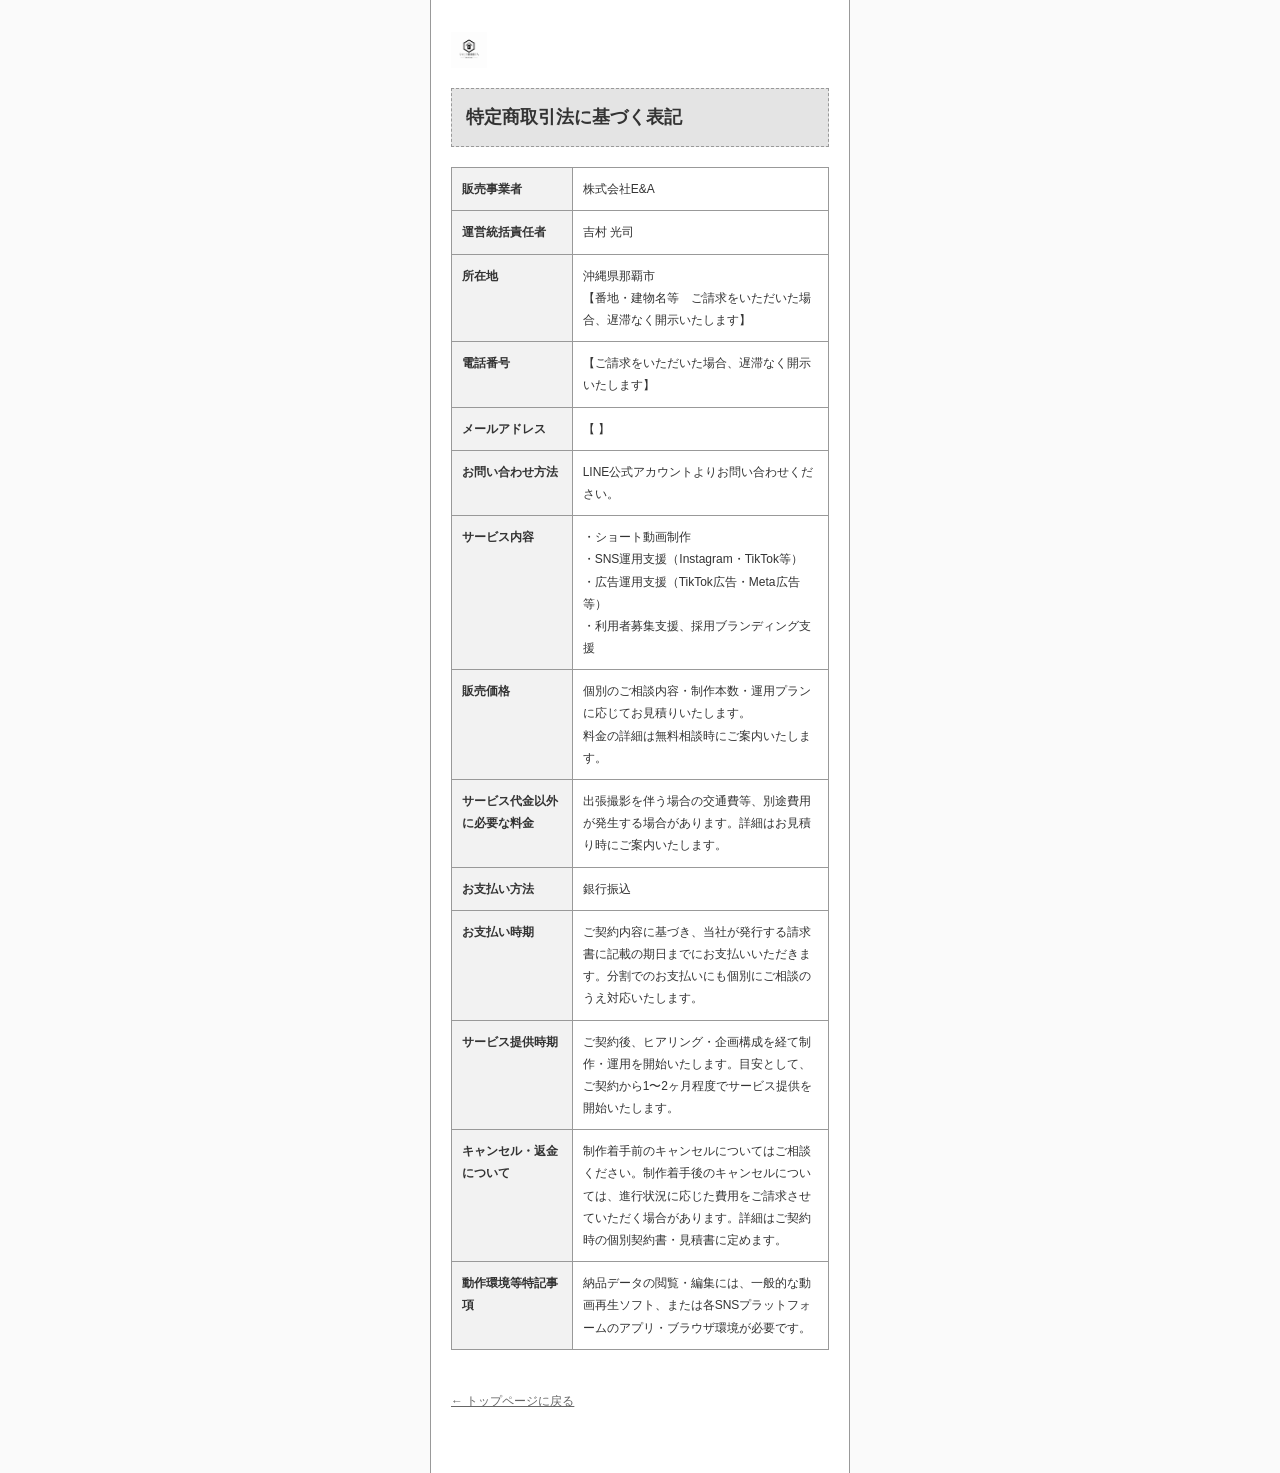
==== commerce.html @ 0b780c69 "Add files via upload" ====
<!DOCTYPE html>
<html lang="ja">
<head>
<meta charset="UTF-8">
<meta name="viewport" content="width=device-width, initial-scale=1.0">
<title>特定商取引法に基づく表記｜ショート動画屋さん 那覇支店</title>
<link rel="icon" href="images/logo.png" type="image/png">
<link rel="stylesheet" href="style.css">
</head>
<body>
<div class="legal-wrap">
  <img class="logo-mini" src="images/logo.png" alt="ショート動画屋さん OKINAWA">
  <h1>特定商取引法に基づく表記</h1>

  <table>
    <tr><th>販売事業者</th><td>株式会社E&A</td></tr>
    <tr><th>運営統括責任者</th><td>吉村 光司</td></tr>
    <tr><th>所在地</th><td>沖縄県那覇市<br>【番地・建物名等　ご請求をいただいた場合、遅滞なく開示いたします】</td></tr>
    <tr><th>電話番号</th><td>【ご請求をいただいた場合、遅滞なく開示いたします】</td></tr>
    <tr><th>メールアドレス</th><td>【 】</td></tr>
    <tr><th>お問い合わせ方法</th><td>LINE公式アカウントよりお問い合わせください。</td></tr>
    <tr><th>サービス内容</th>
      <td>
        ・ショート動画制作<br>
        ・SNS運用支援（Instagram・TikTok等）<br>
        ・広告運用支援（TikTok広告・Meta広告等）<br>
        ・利用者募集支援、採用ブランディング支援
      </td>
    </tr>
    <tr><th>販売価格</th>
      <td>
        個別のご相談内容・制作本数・運用プランに応じてお見積りいたします。<br>
        料金の詳細は無料相談時にご案内いたします。
      </td>
    </tr>
    <tr><th>サービス代金以外に必要な料金</th>
      <td>
        出張撮影を伴う場合の交通費等、別途費用が発生する場合があります。詳細はお見積り時にご案内いたします。
      </td>
    </tr>
    <tr><th>お支払い方法</th><td>銀行振込</td></tr>
    <tr><th>お支払い時期</th>
      <td>
        ご契約内容に基づき、当社が発行する請求書に記載の期日までにお支払いいただきます。分割でのお支払いにも個別にご相談のうえ対応いたします。
      </td>
    </tr>
    <tr><th>サービス提供時期</th>
      <td>
        ご契約後、ヒアリング・企画構成を経て制作・運用を開始いたします。目安として、ご契約から1〜2ヶ月程度でサービス提供を開始いたします。
      </td>
    </tr>
    <tr><th>キャンセル・返金について</th>
      <td>
        制作着手前のキャンセルについてはご相談ください。制作着手後のキャンセルについては、進行状況に応じた費用をご請求させていただく場合があります。詳細はご契約時の個別契約書・見積書に定めます。
      </td>
    </tr>
    <tr><th>動作環境等特記事項</th>
      <td>
        納品データの閲覧・編集には、一般的な動画再生ソフト、または各SNSプラットフォームのアプリ・ブラウザ環境が必要です。
      </td>
    </tr>
  </table>

  <a class="back-link" href="index.html">← トップページに戻る</a>
</div>
</body>
</html>
---- style.css ----
:root{
  --gray-100:#f2f2f2;
  --gray-200:#e4e4e4;
  --gray-300:#d0d0d0;
  --gray-400:#b8b8b8;
  --gray-500:#9a9a9a;
  --gray-600:#7a7a7a;
  --line:#999;
  --text:#333;
  --label:#666;
}
*{ box-sizing:border-box; margin:0; padding:0; }
body{
  font-family: "Hiragino Kaku Gothic ProN","Yu Gothic",sans-serif;
  color:var(--text);
  background:#fafafa;
  display:flex;
  justify-content:center;
}
.device{
  width:100%;
  max-width:420px;
  background:#fff;
  border-left:1px solid var(--line);
  border-right:1px solid var(--line);
  min-height:100vh;
  position:relative;
  padding-bottom:70px;
}

.section{
  position:relative;
  padding:32px 20px;
  border-bottom:1px dashed var(--line);
}
.section-label{
  position:absolute;
  top:6px;
  left:0px;
  font-size:10px;
  letter-spacing:0.05em;
  color:#fff;
  background:#555;
  padding:2px 8px;
  font-family: monospace;
}
.h1-box, .h2-box{
  background:var(--gray-200);
  border:1px dashed var(--line);
  padding:12px 14px;
  margin-bottom:12px;
  font-weight:bold;
}
.h1-box{ font-size:19px; line-height:1.5; }
.h2-box{ font-size:16px; }
.sub-box{
  background:var(--gray-100);
  border:1px dashed var(--line);
  padding:10px 14px;
  font-size:13px;
  line-height:1.7;
  color:var(--label);
  margin-bottom:14px;
}

/* 未確定の画像=グレー斜線プレースホルダー（本当に写真が必要だが未調達の箇所） */
.placeholder-img{
  background: repeating-linear-gradient(
    45deg, var(--gray-300), var(--gray-300) 10px, var(--gray-200) 10px, var(--gray-200) 20px
  );
  border:1px solid var(--line);
  display:flex;
  align-items:center;
  justify-content:center;
  color:#777;
  font-size:12px;
  text-align:center;
}

.real-photo{
  width:100%;
  display:block;
  object-fit:cover;
  border:1px solid var(--line);
}
.avatar-photo{
  width:64px; height:64px;
  border-radius:50%;
  object-fit:cover;
  border:1px solid var(--line);
  flex-shrink:0;
}
.photo-tag{
  display:inline-block;
  font-size:9px;
  background:#2c4a63;
  color:#fff;
  padding:2px 6px;
  margin-bottom:4px;
  font-family:monospace;
}
.todo-tag{
  display:inline-block;
  font-size:9px;
  background:#a33;
  color:#fff;
  padding:2px 6px;
  margin-bottom:4px;
  font-family:monospace;
}

.badge-row{ display:flex; gap:8px; margin-bottom:16px; }
.badge{
  flex:1; background:var(--gray-200); border:1px solid var(--line);
  text-align:center; font-size:11px; padding:8px 4px; line-height:1.4;
}
.badge b{ display:block; font-size:14px; }

.btn{
  display:block; width:100%; text-align:center;
  background:var(--gray-400); border:1px solid #666; color:#222;
  font-weight:bold; padding:14px; font-size:14px;
  cursor:pointer;
}
.btn-note{ text-align:center; font-size:11px; color:var(--label); margin-top:6px; }

.check-item{
  display:flex; gap:10px; align-items:flex-start;
  background:var(--gray-100); border:1px solid var(--line);
  padding:10px 12px; margin-bottom:8px; font-size:13px;
  cursor:pointer;
}
.check-box{ width:16px; height:16px; border:1px solid #666; flex-shrink:0; margin-top:2px; position:relative; }
.check-box.checked::after{
  content:"✓";
  position:absolute; top:-4px; left:1px;
  font-size:14px; font-weight:bold; color:#333;
}
.callout{
  background:var(--gray-300); border:1px dashed #666;
  padding:10px 12px; font-size:12px; text-align:center; margin-top:10px;
}

.col2{ display:flex; flex-direction:column; gap:12px; }
.pillar-card{ border:1px solid var(--line); background:var(--gray-100); padding:14px; }
.pillar-icon{ width:40px; height:40px; margin-bottom:8px; }
.pillar-title{ font-weight:bold; font-size:14px; margin:6px 0; }
.pillar-desc{ font-size:12px; color:var(--label); line-height:1.6; }

.service-item{
  display:flex; gap:12px; align-items:center;
  border:1px solid var(--line); padding:10px 12px; margin-bottom:8px; background:#fff;
}
.service-icon{ width:32px; height:32px; flex-shrink:0; }
.service-text{ font-size:13px; }

.case-card{ background:var(--gray-200); border:2px solid #555; padding:16px; }
.case-tag{ display:inline-block; font-size:10px; background:#555; color:#fff; padding:2px 6px; margin-bottom:8px; }
.case-photo-wrap{ margin-bottom:10px; }
.case-stats{ display:flex; gap:8px; margin:12px 0; }
.case-stat{ flex:1; background:#fff; border:1px dashed var(--line); text-align:center; padding:8px 4px; font-size:11px; }
.quote-box{ border-left:3px solid #666; padding-left:10px; font-size:12px; font-style:italic; color:var(--label); }

.flow-step{ display:flex; gap:12px; margin-bottom:14px; }
.flow-num{
  width:28px; height:28px; border-radius:50%; background:var(--gray-400); border:1px solid #666;
  display:flex; align-items:center; justify-content:center; font-size:13px; font-weight:bold; flex-shrink:0;
}
.flow-content b{ font-size:13px; display:block; margin-bottom:2px; }
.flow-content span{ font-size:12px; color:var(--label); }

.faq-item{ border:1px solid var(--line); margin-bottom:8px; }
.faq-q{
  background:var(--gray-200); padding:10px 12px; font-size:13px; font-weight:bold;
  display:flex; justify-content:space-between; cursor:pointer;
  user-select:none;
}
.faq-a{
  padding:10px 12px; font-size:12px; color:var(--label); background:#fff;
  display:none;
}
.faq-item.open .faq-a{ display:block; }
.faq-item.open .faq-q span{ transform:rotate(45deg); display:inline-block; }

.company-box{ display:flex; gap:12px; align-items:flex-start; }
.company-text{ font-size:12px; line-height:1.7; }
.company-text b{ font-size:13px; display:block; margin-bottom:4px;}

.footer{ padding:20px; font-size:11px; color:var(--label); text-align:center; line-height:1.8; }
.footer a{ color:var(--label); text-decoration:underline; }
.footer a:hover{ color:#1E3A5F; }

/* ---- 規約系ページ（プライバシーポリシー・会社概要・特定商取引法） ---- */
.legal-wrap{
  max-width:420px;
  margin:0 auto;
  padding:32px 20px 60px;
  font-size:13px;
  line-height:1.85;
  border-left:1px solid var(--line);
  border-right:1px solid var(--line);
  background:#fff;
  min-height:100vh;
}
.legal-wrap h1{
  font-size:18px;
  background:var(--gray-200);
  border:1px dashed var(--line);
  padding:12px 14px;
  margin-bottom:20px;
}
.legal-wrap h2{
  font-size:14px;
  margin:26px 0 10px;
  border-left:3px solid #1E3A5F;
  padding-left:8px;
}
.legal-wrap p{ margin-bottom:12px; color:var(--text); }
.legal-wrap ul, .legal-wrap ol{ margin:0 0 12px 20px; color:var(--text); }
.legal-wrap li{ margin-bottom:6px; }
.legal-wrap table{
  width:100%;
  border-collapse:collapse;
  font-size:12px;
  margin-bottom:16px;
}
.legal-wrap table th, .legal-wrap table td{
  border:1px solid var(--line);
  padding:10px;
  text-align:left;
  vertical-align:top;
}
.legal-wrap table th{
  background:var(--gray-100);
  width:32%;
  font-weight:bold;
}
.legal-wrap .updated{
  font-size:11px;
  color:var(--label);
  text-align:right;
  margin-bottom:8px;
}
.legal-wrap .back-link{
  display:inline-block;
  margin-top:24px;
  font-size:12px;
  color:var(--label);
  text-decoration:underline;
}
.legal-wrap .logo-mini{
  height:36px;
  margin-bottom:20px;
  display:block;
}

.sticky-cta{
  position:fixed; bottom:0; left:50%; transform:translateX(-50%);
  width:100%; max-width:420px; background:#fff; border-top:1px solid var(--line);
  padding:10px 16px; z-index:100;
}
.sticky-cta .btn{ padding:12px; font-size:13px; }

.note{ font-size:10px; color:#a33; margin-top:6px; font-family: monospace; }
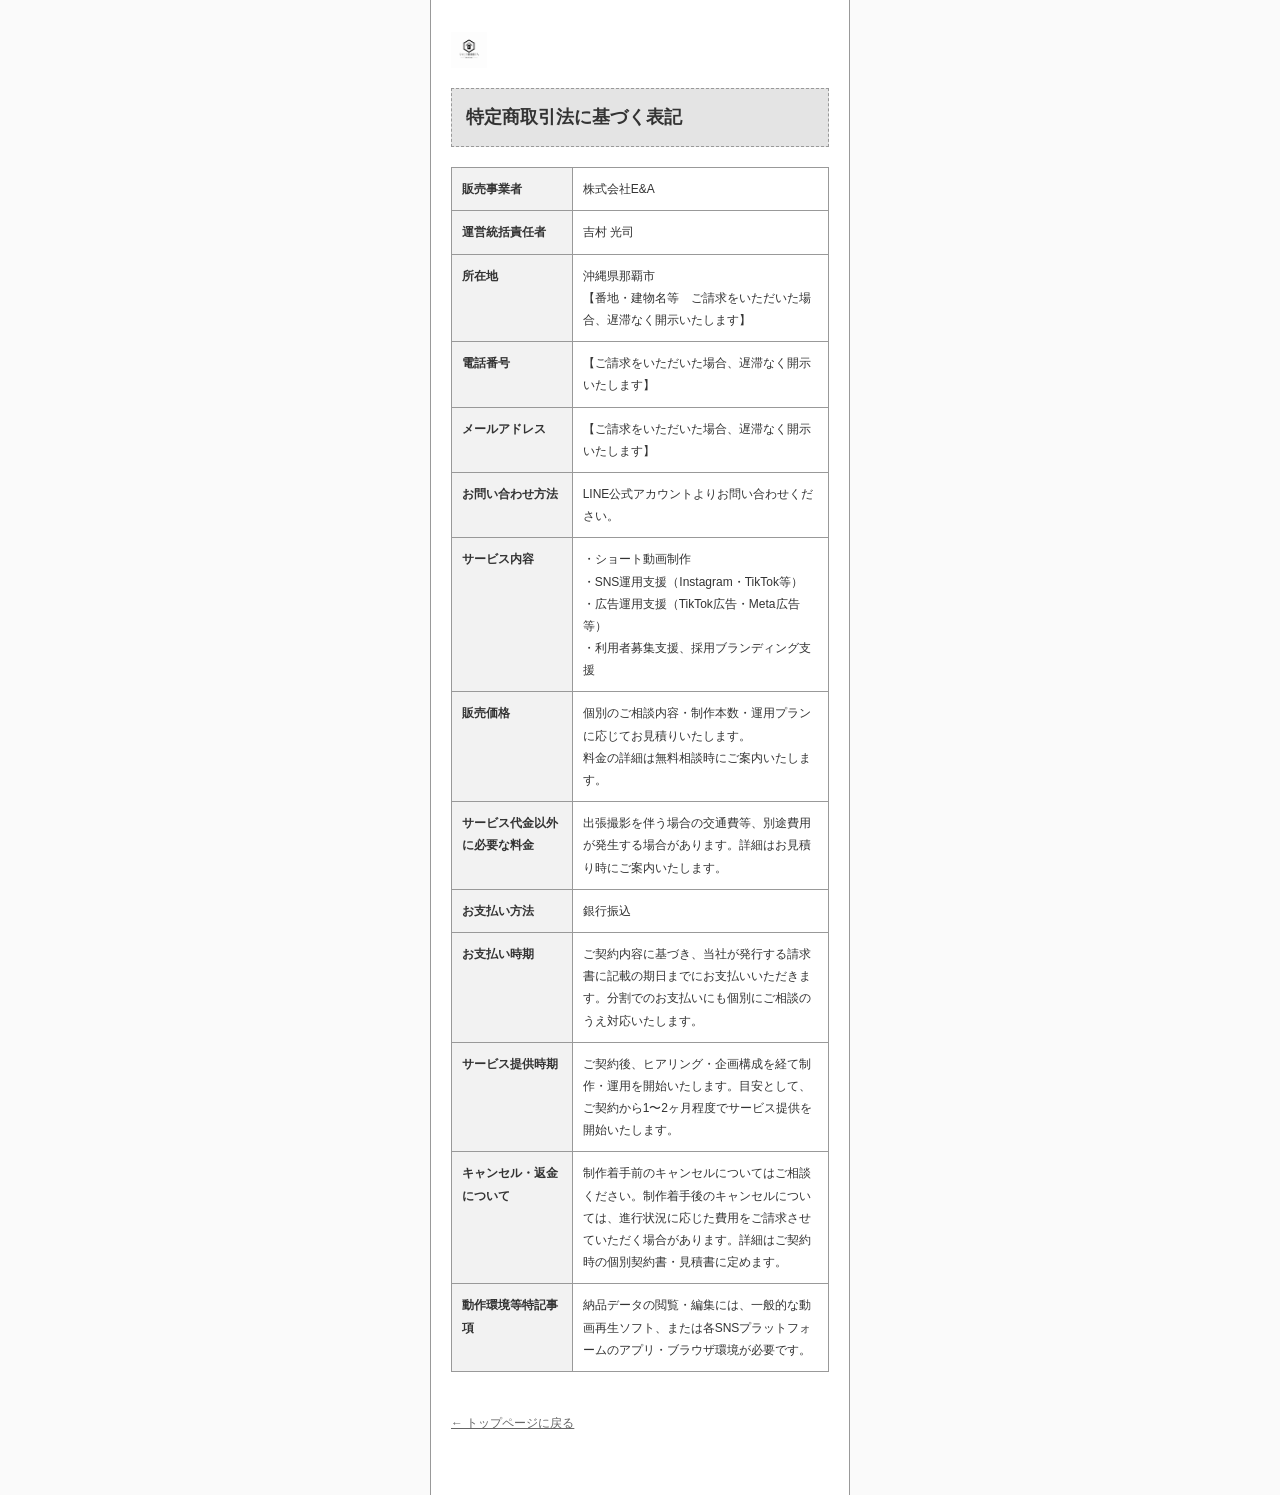
==== commit a6585cb9: "Update commerce.html" ====
--- a/commerce.html
+++ b/commerce.html
@@ -17,7 +17,7 @@
     <tr><th>運営統括責任者</th><td>吉村 光司</td></tr>
     <tr><th>所在地</th><td>沖縄県那覇市<br>【番地・建物名等　ご請求をいただいた場合、遅滞なく開示いたします】</td></tr>
     <tr><th>電話番号</th><td>【ご請求をいただいた場合、遅滞なく開示いたします】</td></tr>
-    <tr><th>メールアドレス</th><td>【 】</td></tr>
+    <tr><th>メールアドレス</th><td>【ご請求をいただいた場合、遅滞なく開示いたします】</td></tr>
     <tr><th>お問い合わせ方法</th><td>LINE公式アカウントよりお問い合わせください。</td></tr>
     <tr><th>サービス内容</th>
       <td>
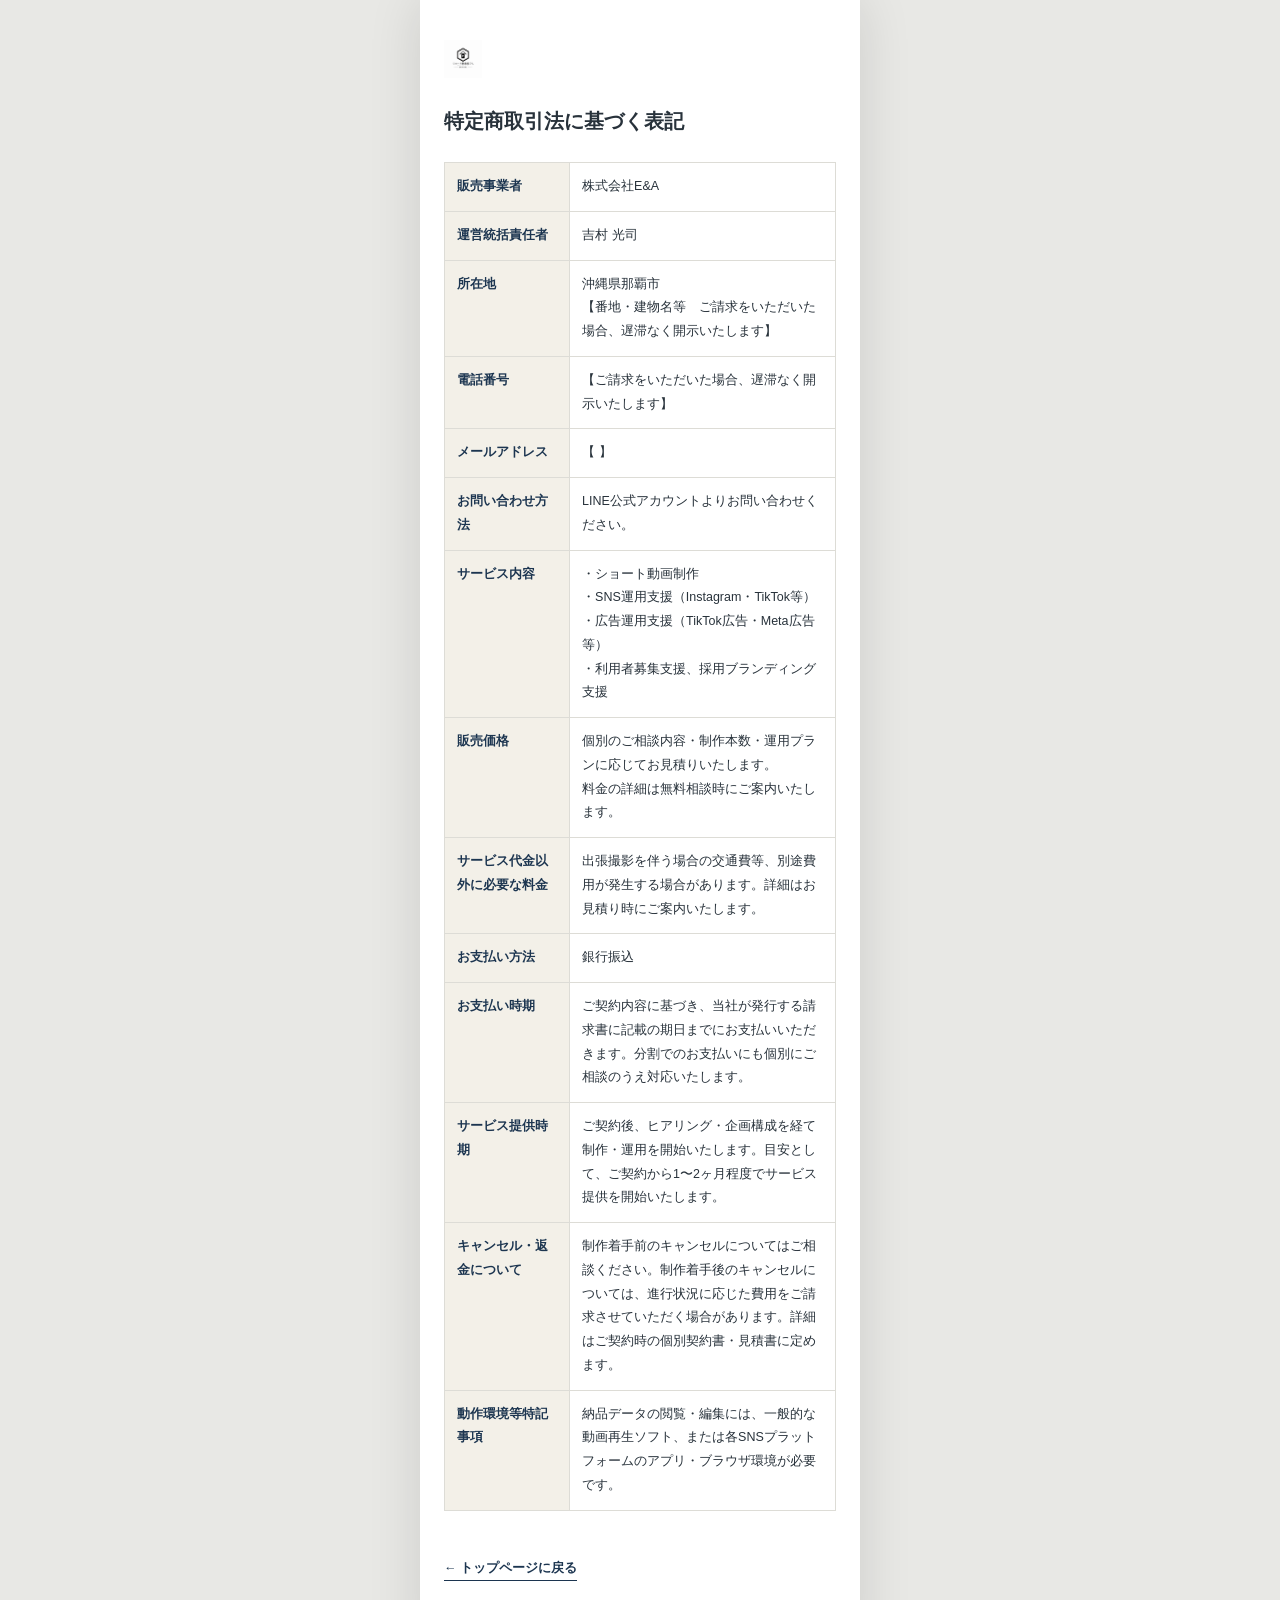
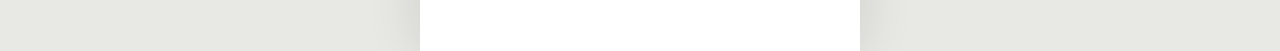
==== commit c1590727: "Add files via upload" ====
--- a/commerce.html
+++ b/commerce.html
@@ -17,7 +17,7 @@
     <tr><th>運営統括責任者</th><td>吉村 光司</td></tr>
     <tr><th>所在地</th><td>沖縄県那覇市<br>【番地・建物名等　ご請求をいただいた場合、遅滞なく開示いたします】</td></tr>
     <tr><th>電話番号</th><td>【ご請求をいただいた場合、遅滞なく開示いたします】</td></tr>
-    <tr><th>メールアドレス</th><td>【ご請求をいただいた場合、遅滞なく開示いたします】</td></tr>
+    <tr><th>メールアドレス</th><td>【 】</td></tr>
     <tr><th>お問い合わせ方法</th><td>LINE公式アカウントよりお問い合わせください。</td></tr>
     <tr><th>サービス内容</th>
       <td>
--- a/style.css
+++ b/style.css
@@ -1,264 +1,158 @@
 :root{
-  --gray-100:#f2f2f2;
-  --gray-200:#e4e4e4;
-  --gray-300:#d0d0d0;
-  --gray-400:#b8b8b8;
-  --gray-500:#9a9a9a;
-  --gray-600:#7a7a7a;
-  --line:#999;
-  --text:#333;
-  --label:#666;
+  --ink:#15212d;
+  --ink-soft:#263646;
+  --navy:#1c3550;
+  --cream:#f3f0e8;
+  --sand:#ded4c2;
+  --paper:#fbfaf7;
+  --white:#fff;
+  --text:#28323b;
+  --muted:#69737c;
+  --line:#dddcd6;
+  --green:#06c755;
+  --green-dark:#04a848;
 }
-*{ box-sizing:border-box; margin:0; padding:0; }
+*{box-sizing:border-box;margin:0;padding:0}
+html{scroll-behavior:smooth;overflow-x:hidden}
 body{
-  font-family: "Hiragino Kaku Gothic ProN","Yu Gothic",sans-serif;
+  font-family:"Hiragino Kaku Gothic ProN","Yu Gothic",sans-serif;
   color:var(--text);
-  background:#fafafa;
-  display:flex;
-  justify-content:center;
+  background:#e8e8e5;
+  -webkit-font-smoothing:antialiased;
+  overflow-x:hidden;
 }
+a{text-decoration:none}
+button{font:inherit}
 .device{
   width:100%;
-  max-width:420px;
-  background:#fff;
-  border-left:1px solid var(--line);
-  border-right:1px solid var(--line);
+  max-width:440px;
+  margin:0 auto;
+  background:var(--paper);
   min-height:100vh;
   position:relative;
-  padding-bottom:70px;
+  padding-bottom:72px;
+  box-shadow:0 0 50px rgba(20,30,40,.12);
+  overflow:hidden;
 }
-
-.section{
+.hero{
   position:relative;
-  padding:32px 20px;
-  border-bottom:1px dashed var(--line);
+  min-height:92svh;
+  display:flex;
+  align-items:flex-end;
+  color:#fff;
+  background:url('images/hero-bg.jpg') center/cover no-repeat;
+  isolation:isolate;
 }
-.section-label{
-  position:absolute;
-  top:6px;
-  left:0px;
+.hero::before{
+  content:"";
+  position:absolute;inset:0;
+  background:linear-gradient(180deg,rgba(9,18,27,.10) 0%,rgba(9,18,27,.35) 38%,rgba(9,18,27,.88) 100%);
+  z-index:-1;
+}
+.hero-inner{padding:104px 26px 84px;width:100%}
+.hero-kicker,.section-label{
   font-size:10px;
-  letter-spacing:0.05em;
-  color:#fff;
-  background:#555;
-  padding:2px 8px;
-  font-family: monospace;
+  font-weight:700;
+  letter-spacing:.22em;
+  text-transform:uppercase;
 }
-.h1-box, .h2-box{
-  background:var(--gray-200);
-  border:1px dashed var(--line);
-  padding:12px 14px;
-  margin-bottom:12px;
-  font-weight:bold;
+.hero-kicker{color:rgba(255,255,255,.72);margin-bottom:18px}
+.hero h1{
+  font-size:31px;
+  line-height:1.38;
+  letter-spacing:-.045em;
+  font-weight:700;
+  margin-bottom:22px;
 }
-.h1-box{ font-size:19px; line-height:1.5; }
-.h2-box{ font-size:16px; }
-.sub-box{
-  background:var(--gray-100);
-  border:1px dashed var(--line);
-  padding:10px 14px;
-  font-size:13px;
-  line-height:1.7;
-  color:var(--label);
-  margin-bottom:14px;
-}
-
-/* 未確定の画像=グレー斜線プレースホルダー（本当に写真が必要だが未調達の箇所） */
-.placeholder-img{
-  background: repeating-linear-gradient(
-    45deg, var(--gray-300), var(--gray-300) 10px, var(--gray-200) 10px, var(--gray-200) 20px
-  );
-  border:1px solid var(--line);
-  display:flex;
-  align-items:center;
-  justify-content:center;
-  color:#777;
-  font-size:12px;
-  text-align:center;
-}
-
-.real-photo{
-  width:100%;
-  display:block;
-  object-fit:cover;
-  border:1px solid var(--line);
-}
-.avatar-photo{
-  width:64px; height:64px;
-  border-radius:50%;
-  object-fit:cover;
-  border:1px solid var(--line);
-  flex-shrink:0;
-}
-.photo-tag{
-  display:inline-block;
-  font-size:9px;
-  background:#2c4a63;
-  color:#fff;
-  padding:2px 6px;
-  margin-bottom:4px;
-  font-family:monospace;
-}
-.todo-tag{
-  display:inline-block;
-  font-size:9px;
-  background:#a33;
-  color:#fff;
-  padding:2px 6px;
-  margin-bottom:4px;
-  font-family:monospace;
-}
-
-.badge-row{ display:flex; gap:8px; margin-bottom:16px; }
-.badge{
-  flex:1; background:var(--gray-200); border:1px solid var(--line);
-  text-align:center; font-size:11px; padding:8px 4px; line-height:1.4;
-}
-.badge b{ display:block; font-size:14px; }
-
-.btn{
-  display:block; width:100%; text-align:center;
-  background:var(--gray-400); border:1px solid #666; color:#222;
-  font-weight:bold; padding:14px; font-size:14px;
-  cursor:pointer;
-}
-.btn-note{ text-align:center; font-size:11px; color:var(--label); margin-top:6px; }
-
-.check-item{
-  display:flex; gap:10px; align-items:flex-start;
-  background:var(--gray-100); border:1px solid var(--line);
-  padding:10px 12px; margin-bottom:8px; font-size:13px;
-  cursor:pointer;
-}
-.check-box{ width:16px; height:16px; border:1px solid #666; flex-shrink:0; margin-top:2px; position:relative; }
-.check-box.checked::after{
-  content:"✓";
-  position:absolute; top:-4px; left:1px;
-  font-size:14px; font-weight:bold; color:#333;
-}
-.callout{
-  background:var(--gray-300); border:1px dashed #666;
-  padding:10px 12px; font-size:12px; text-align:center; margin-top:10px;
-}
-
-.col2{ display:flex; flex-direction:column; gap:12px; }
-.pillar-card{ border:1px solid var(--line); background:var(--gray-100); padding:14px; }
-.pillar-icon{ width:40px; height:40px; margin-bottom:8px; }
-.pillar-title{ font-weight:bold; font-size:14px; margin:6px 0; }
-.pillar-desc{ font-size:12px; color:var(--label); line-height:1.6; }
-
-.service-item{
-  display:flex; gap:12px; align-items:center;
-  border:1px solid var(--line); padding:10px 12px; margin-bottom:8px; background:#fff;
-}
-.service-icon{ width:32px; height:32px; flex-shrink:0; }
-.service-text{ font-size:13px; }
-
-.case-card{ background:var(--gray-200); border:2px solid #555; padding:16px; }
-.case-tag{ display:inline-block; font-size:10px; background:#555; color:#fff; padding:2px 6px; margin-bottom:8px; }
-.case-photo-wrap{ margin-bottom:10px; }
-.case-stats{ display:flex; gap:8px; margin:12px 0; }
-.case-stat{ flex:1; background:#fff; border:1px dashed var(--line); text-align:center; padding:8px 4px; font-size:11px; }
-.quote-box{ border-left:3px solid #666; padding-left:10px; font-size:12px; font-style:italic; color:var(--label); }
-
-.flow-step{ display:flex; gap:12px; margin-bottom:14px; }
-.flow-num{
-  width:28px; height:28px; border-radius:50%; background:var(--gray-400); border:1px solid #666;
-  display:flex; align-items:center; justify-content:center; font-size:13px; font-weight:bold; flex-shrink:0;
-}
-.flow-content b{ font-size:13px; display:block; margin-bottom:2px; }
-.flow-content span{ font-size:12px; color:var(--label); }
-
-.faq-item{ border:1px solid var(--line); margin-bottom:8px; }
-.faq-q{
-  background:var(--gray-200); padding:10px 12px; font-size:13px; font-weight:bold;
-  display:flex; justify-content:space-between; cursor:pointer;
-  user-select:none;
-}
-.faq-a{
-  padding:10px 12px; font-size:12px; color:var(--label); background:#fff;
-  display:none;
-}
-.faq-item.open .faq-a{ display:block; }
-.faq-item.open .faq-q span{ transform:rotate(45deg); display:inline-block; }
-
-.company-box{ display:flex; gap:12px; align-items:flex-start; }
-.company-text{ font-size:12px; line-height:1.7; }
-.company-text b{ font-size:13px; display:block; margin-bottom:4px;}
-
-.footer{ padding:20px; font-size:11px; color:var(--label); text-align:center; line-height:1.8; }
-.footer a{ color:var(--label); text-decoration:underline; }
-.footer a:hover{ color:#1E3A5F; }
-
-/* ---- 規約系ページ（プライバシーポリシー・会社概要・特定商取引法） ---- */
-.legal-wrap{
-  max-width:420px;
-  margin:0 auto;
-  padding:32px 20px 60px;
-  font-size:13px;
-  line-height:1.85;
-  border-left:1px solid var(--line);
-  border-right:1px solid var(--line);
-  background:#fff;
-  min-height:100vh;
-}
-.legal-wrap h1{
-  font-size:18px;
-  background:var(--gray-200);
-  border:1px dashed var(--line);
-  padding:12px 14px;
-  margin-bottom:20px;
-}
-.legal-wrap h2{
-  font-size:14px;
-  margin:26px 0 10px;
-  border-left:3px solid #1E3A5F;
-  padding-left:8px;
-}
-.legal-wrap p{ margin-bottom:12px; color:var(--text); }
-.legal-wrap ul, .legal-wrap ol{ margin:0 0 12px 20px; color:var(--text); }
-.legal-wrap li{ margin-bottom:6px; }
-.legal-wrap table{
-  width:100%;
-  border-collapse:collapse;
-  font-size:12px;
-  margin-bottom:16px;
-}
-.legal-wrap table th, .legal-wrap table td{
-  border:1px solid var(--line);
-  padding:10px;
-  text-align:left;
-  vertical-align:top;
-}
-.legal-wrap table th{
-  background:var(--gray-100);
-  width:32%;
-  font-weight:bold;
-}
-.legal-wrap .updated{
-  font-size:11px;
-  color:var(--label);
-  text-align:right;
-  margin-bottom:8px;
-}
-.legal-wrap .back-link{
-  display:inline-block;
-  margin-top:24px;
-  font-size:12px;
-  color:var(--label);
-  text-decoration:underline;
-}
-.legal-wrap .logo-mini{
-  height:36px;
-  margin-bottom:20px;
-  display:block;
-}
-
-.sticky-cta{
-  position:fixed; bottom:0; left:50%; transform:translateX(-50%);
-  width:100%; max-width:420px; background:#fff; border-top:1px solid var(--line);
-  padding:10px 16px; z-index:100;
-}
-.sticky-cta .btn{ padding:12px; font-size:13px; }
-
-.note{ font-size:10px; color:#a33; margin-top:6px; font-family: monospace; }
+.hero h1 span{font-weight:800}
+.hero p{font-size:13.5px;line-height:2;color:rgba(255,255,255,.86);margin-bottom:28px}
+.hero-points{display:flex;flex-wrap:wrap;gap:8px;margin-top:22px}
+.hero-points span{font-size:10.5px;letter-spacing:.03em;border:1px solid rgba(255,255,255,.38);padding:8px 10px;color:rgba(255,255,255,.9)}
+.scroll-sign{position:absolute;right:19px;bottom:24px;font-size:8px;letter-spacing:.24em;writing-mode:vertical-rl;color:rgba(255,255,255,.58)}
+.scroll-sign::after{content:"";display:block;width:1px;height:42px;background:rgba(255,255,255,.5);margin:10px auto 0}
+.section{position:relative;padding:72px 25px}
+.section--alt{background:var(--cream)}
+.section--ink{background:var(--ink);color:#fff}
+.section--dark{background:linear-gradient(150deg,#1b3148 0%,#101c28 100%);color:#fff}
+.section-label{color:#8a7660;margin-bottom:18px}
+.section--ink .section-label,.section--dark .section-label{color:#b7a58c}
+.h2-box{font-size:25px;line-height:1.52;letter-spacing:-.035em;font-weight:700;margin-bottom:22px;color:inherit}
+.lead-text,.section-intro{font-size:13.5px;line-height:2.05;color:var(--muted)}
+.intro-section{padding-top:84px;padding-bottom:84px}
+.problem-list{margin-top:32px;border-top:1px solid rgba(40,50,60,.17)}
+.check-item{display:flex;gap:14px;align-items:flex-start;padding:19px 0;border-bottom:1px solid rgba(40,50,60,.17);font-size:13px;line-height:1.75;cursor:pointer}
+.check-box{width:17px;height:17px;border:1px solid #8b8b85;flex-shrink:0;margin-top:3px;position:relative;transition:.2s}
+.check-box.checked{background:var(--ink);border-color:var(--ink)}
+.check-box.checked::after{content:"✓";position:absolute;left:2px;top:-4px;color:#fff;font-size:13px;font-weight:700}
+.quiet-note{font-size:11px;line-height:1.8;color:var(--muted);margin-top:22px}
+.services-section{padding-bottom:82px}
+.service-card--large{margin-top:34px;background:#fff}
+.service-visual{height:220px;display:flex;align-items:flex-end;padding:18px;position:relative;overflow:hidden;background-size:cover;background-position:center}
+.service-visual::before{content:"";position:absolute;inset:0;background:linear-gradient(to top,rgba(13,25,36,.74),rgba(13,25,36,.05))}
+.service-visual span{position:relative;color:#fff;font-size:9px;letter-spacing:.22em;font-weight:700}
+.visual-movie{background-image:url('https://images.unsplash.com/photo-1485846234645-a62644f84728?auto=format&fit=crop&w=900&q=80')}
+.visual-sns{background-image:url('https://images.unsplash.com/photo-1611162617474-5b21e879e113?auto=format&fit=crop&w=900&q=80')}
+.visual-brand{background-image:url('https://images.unsplash.com/photo-1521737711867-e3b97375f902?auto=format&fit=crop&w=900&q=80')}
+.service-body{padding:24px 20px 27px;border:1px solid var(--line);border-top:0}
+.service-num{font-family:Georgia,serif;color:#9e8a72;font-size:12px;letter-spacing:.12em}
+.service-body h3{font-size:18px;margin:9px 0 10px;letter-spacing:-.02em}
+.service-body p{font-size:12.5px;line-height:1.9;color:var(--muted)}
+.reason-list{margin-top:35px}
+.reason-item{display:grid;grid-template-columns:52px 1fr;gap:14px;padding:26px 0;border-top:1px solid rgba(255,255,255,.18)}
+.reason-item:last-child{border-bottom:1px solid rgba(255,255,255,.18)}
+.reason-num{font-family:Georgia,serif;font-style:italic;color:#c4b298;font-size:25px}
+.reason-item h3{font-size:16px;margin-bottom:9px}
+.reason-item p{font-size:12.5px;line-height:1.9;color:rgba(255,255,255,.67)}
+.work-grid{display:grid;grid-template-columns:1fr 1fr;gap:10px;margin-top:32px}
+.work-card{aspect-ratio:1/1.15;padding:17px;display:flex;flex-direction:column;justify-content:flex-end;color:#fff;position:relative;overflow:hidden;background:linear-gradient(145deg,#394b5a,#172635)}
+.work-card:nth-child(2n){background:linear-gradient(145deg,#b0a18d,#675b4d)}
+.work-card:nth-child(3n){background:linear-gradient(145deg,#71818b,#273944)}
+.work-card::before{content:"";position:absolute;width:110px;height:110px;border:1px solid rgba(255,255,255,.15);border-radius:50%;right:-42px;top:-35px}
+.work-card span,.work-card b{position:relative}
+.work-card span{font-size:8px;letter-spacing:.14em;color:rgba(255,255,255,.65);margin-bottom:5px}
+.work-card b{font-size:13px}
+.cta-panel{background:#d8cfbf}
+.cta-panel p,.final-cta p{font-size:13px;line-height:1.95;color:rgba(30,40,48,.72);margin-bottom:26px}
+.final-cta p{color:rgba(255,255,255,.72)}
+.btn{display:block;width:100%;text-align:center;background:linear-gradient(135deg,var(--green),var(--green-dark));color:#fff;font-weight:700;font-size:14px;padding:17px 16px;border-radius:2px;box-shadow:0 10px 25px rgba(6,199,85,.23);transition:transform .2s ease,box-shadow .2s ease}
+.btn:hover,.btn:focus-visible{transform:translateY(-2px);box-shadow:0 14px 30px rgba(6,199,85,.32)}
+.flow-list{margin-top:32px}
+.flow-step{display:grid;grid-template-columns:48px 1fr;gap:16px;position:relative;padding-bottom:28px}
+.flow-step:not(:last-child)::after{content:"";position:absolute;left:22px;top:37px;bottom:2px;width:1px;background:#bfb7aa}
+.flow-num{font-family:Georgia,serif;font-size:14px;font-style:italic;color:#89765f;border:1px solid #ab9f90;width:45px;height:45px;border-radius:50%;display:flex;align-items:center;justify-content:center;background:var(--cream);position:relative;z-index:1}
+.flow-content{padding-top:5px}
+.flow-content b{font-size:14px;display:block;margin-bottom:7px}
+.flow-content span{font-size:12px;line-height:1.8;color:var(--muted)}
+.faq-item{border-top:1px solid var(--line)}
+.faq-item:last-child{border-bottom:1px solid var(--line)}
+.faq-q{width:100%;border:0;background:none;text-align:left;padding:19px 0;font-size:13px;font-weight:700;line-height:1.65;display:flex;justify-content:space-between;align-items:center;cursor:pointer;color:var(--text)}
+.faq-q span{font-size:18px;font-weight:400;margin-left:15px;transition:transform .25s ease}
+.faq-a{max-height:0;overflow:hidden;padding:0;font-size:12px;line-height:1.9;color:var(--muted);transition:max-height .3s ease,padding .3s ease}
+.faq-item.open .faq-a{max-height:220px;padding:0 0 20px}
+.faq-item.open .faq-q span{transform:rotate(45deg)}
+.profile-photo{height:290px;background:linear-gradient(145deg,#9b9b94,#555b60);display:flex;align-items:flex-end;padding:18px;margin-top:30px}
+.profile-photo span{font-size:9px;letter-spacing:.18em;color:rgba(255,255,255,.65)}
+.profile-copy{background:#fff;padding:24px 20px;border:1px solid var(--line);border-top:0}
+.profile-role{font-size:10px;letter-spacing:.08em;color:#927b61;margin-bottom:7px}
+.profile-copy h3{font-size:20px;margin-bottom:14px}
+.profile-copy>p:last-child{font-size:12.5px;line-height:1.9;color:var(--muted)}
+.btn-note{text-align:center;font-size:10.5px;color:rgba(255,255,255,.56);margin-top:12px}
+.footer{padding:38px 22px 44px;font-size:10px;color:rgba(255,255,255,.55);text-align:center;line-height:2.1;background:#0d1822}
+.footer a{color:rgba(255,255,255,.78)}
+.sticky-cta{position:fixed;bottom:0;left:50%;transform:translateX(-50%);width:100%;max-width:440px;background:rgba(251,250,247,.94);backdrop-filter:blur(8px);padding:10px 16px;z-index:100;border-top:1px solid rgba(30,40,50,.08)}
+.sticky-cta .btn{padding:13px;font-size:13px}
+.section{opacity:0;transform:translateY(18px);transition:opacity .7s ease,transform .7s ease}
+.section.is-visible{opacity:1;transform:none}
+@media (prefers-reduced-motion:reduce){*{scroll-behavior:auto!important}.section{opacity:1;transform:none;transition:none}}
+.legal-wrap{max-width:440px;margin:0 auto;padding:40px 24px 70px;font-size:13.5px;line-height:1.9;background:#fff;min-height:100vh;box-shadow:0 0 50px rgba(0,0,0,.12)}
+.legal-wrap h1{font-size:20px;font-weight:800;margin-bottom:22px;color:var(--text)}
+.legal-wrap h2{font-size:15px;font-weight:700;margin:28px 0 10px;border-left:3px solid var(--navy);padding-left:10px}
+.legal-wrap p{margin-bottom:14px;color:var(--text)}
+.legal-wrap ul,.legal-wrap ol{margin:0 0 14px 20px;color:var(--text)}
+.legal-wrap li{margin-bottom:6px}
+.legal-wrap table{width:100%;border-collapse:collapse;font-size:12.5px;margin-bottom:18px}
+.legal-wrap table th,.legal-wrap table td{border:1px solid var(--line);padding:12px;text-align:left;vertical-align:top}
+.legal-wrap table th{background:var(--cream);width:32%;font-weight:700;color:var(--navy)}
+.legal-wrap .updated{font-size:11.5px;color:var(--muted);text-align:right;margin-bottom:10px}
+.legal-wrap .back-link{display:inline-block;margin-top:28px;font-size:12.5px;color:var(--navy);border-bottom:1px solid var(--navy);font-weight:600}
+.legal-wrap .logo-mini{height:38px;margin-bottom:24px;display:block}
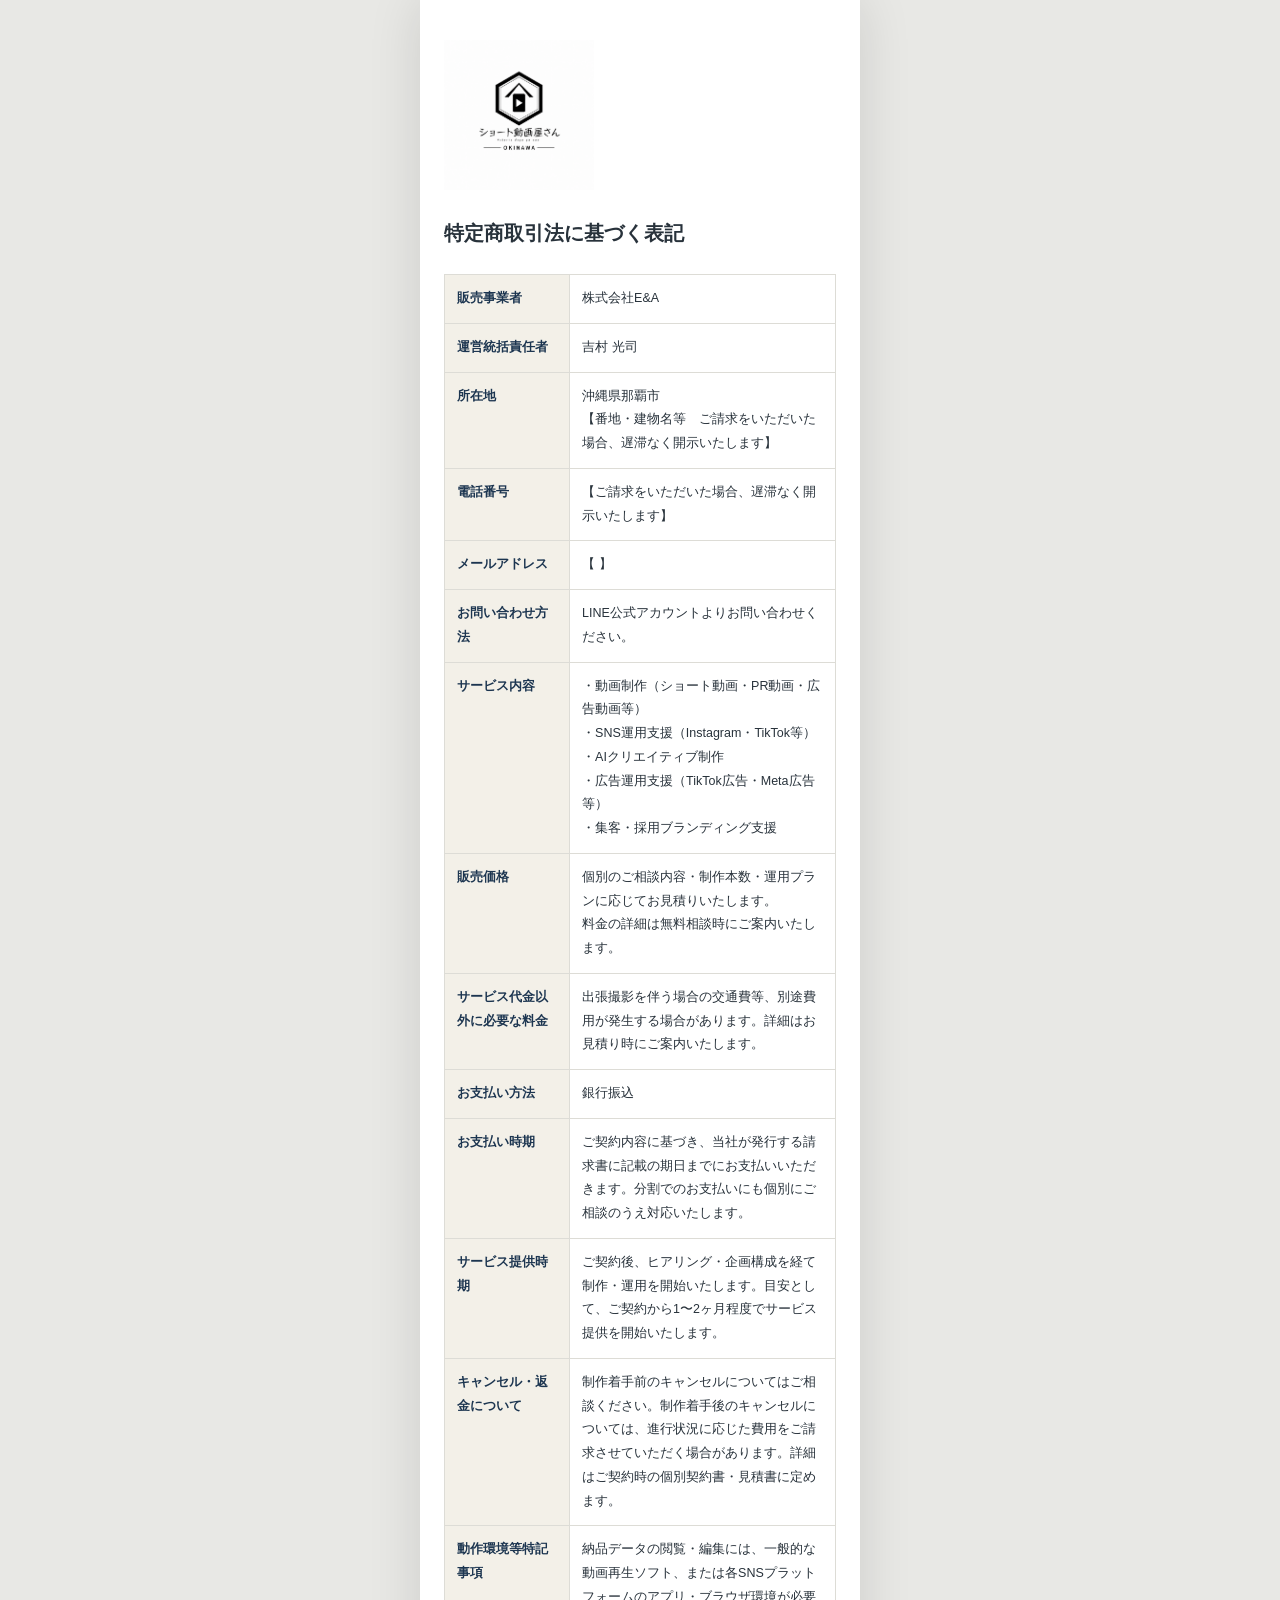
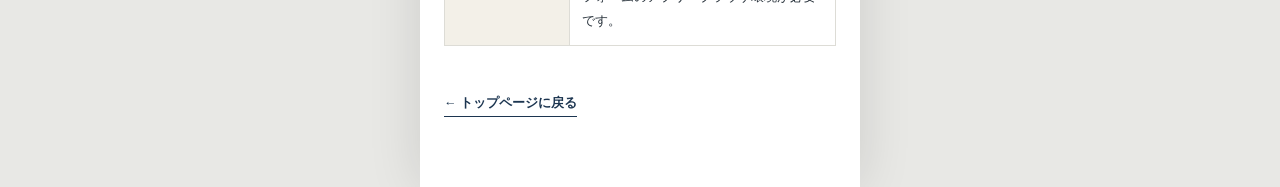
==== commit 6ff1eca0: "Add files via upload" ====
--- a/commerce.html
+++ b/commerce.html
@@ -3,13 +3,13 @@
 <head>
 <meta charset="UTF-8">
 <meta name="viewport" content="width=device-width, initial-scale=1.0">
-<title>特定商取引法に基づく表記｜ショート動画屋さん 那覇支店</title>
+<title>特定商取引法に基づく表記｜E&A Creative</title>
 <link rel="icon" href="images/logo.png" type="image/png">
 <link rel="stylesheet" href="style.css">
 </head>
 <body>
 <div class="legal-wrap">
-  <img class="logo-mini" src="images/logo.png" alt="ショート動画屋さん OKINAWA">
+  <img class="logo-mini" src="images/logo.png" alt="E&A Creative">
   <h1>特定商取引法に基づく表記</h1>
 
   <table>
@@ -21,10 +21,11 @@
     <tr><th>お問い合わせ方法</th><td>LINE公式アカウントよりお問い合わせください。</td></tr>
     <tr><th>サービス内容</th>
       <td>
-        ・ショート動画制作<br>
+        ・動画制作（ショート動画・PR動画・広告動画等）<br>
         ・SNS運用支援（Instagram・TikTok等）<br>
+        ・AIクリエイティブ制作<br>
         ・広告運用支援（TikTok広告・Meta広告等）<br>
-        ・利用者募集支援、採用ブランディング支援
+        ・集客・採用ブランディング支援
       </td>
     </tr>
     <tr><th>販売価格</th>
--- a/style.css
+++ b/style.css
@@ -156,3 +156,57 @@
 .legal-wrap .updated{font-size:11.5px;color:var(--muted);text-align:right;margin-bottom:10px}
 .legal-wrap .back-link{display:inline-block;margin-top:28px;font-size:12.5px;color:var(--navy);border-bottom:1px solid var(--navy);font-weight:600}
 .legal-wrap .logo-mini{height:38px;margin-bottom:24px;display:block}
+
+
+/* ---- クリエイティブ画像付きCTA ---- */
+.creative-cta-section{
+  padding:52px 18px;
+  background:var(--cream);
+}
+.creative-cta-card{
+  overflow:hidden;
+  background:#fff;
+  border:1px solid var(--line);
+  box-shadow:0 18px 40px rgba(21,33,45,.12);
+}
+.creative-cta-image{
+  display:block;
+  width:100%;
+  height:auto;
+  aspect-ratio:2 / 1;
+  object-fit:cover;
+}
+.creative-cta-copy{
+  padding:30px 22px 28px;
+  text-align:center;
+  background:#fff;
+}
+.creative-cta-copy h2{
+  color:var(--ink);
+  font-size:25px;
+  line-height:1.55;
+  letter-spacing:-.04em;
+  margin-bottom:17px;
+}
+.creative-cta-copy p{
+  color:var(--muted);
+  font-size:13.5px;
+  line-height:1.85;
+  font-weight:600;
+  margin-bottom:22px;
+}
+.creative-cta-copy .btn{
+  margin:0 auto;
+}
+
+
+/* ---- E&A Creative branding ---- */
+.hero-brand{display:inline-flex;align-items:center;background:rgba(255,255,255,.92);padding:10px 13px;margin-bottom:20px;backdrop-filter:blur(6px)}
+.hero-brand img{display:block;width:150px;height:auto}
+.brand-cta-panel{text-align:center;background:#f1ece2}
+.brand-cta-logo{display:flex;justify-content:center;margin:0 auto 24px}
+.brand-cta-logo img{width:190px;max-width:78%;height:auto}
+.brand-cta-panel .section-label{text-align:center}
+.brand-cta-panel .h2-box{text-align:center}
+.brand-cta-panel p{font-size:13px;line-height:1.95;color:rgba(30,40,48,.72);margin-bottom:26px}
+.legal-wrap .logo-mini{height:auto;width:150px;max-width:70%;object-fit:contain}
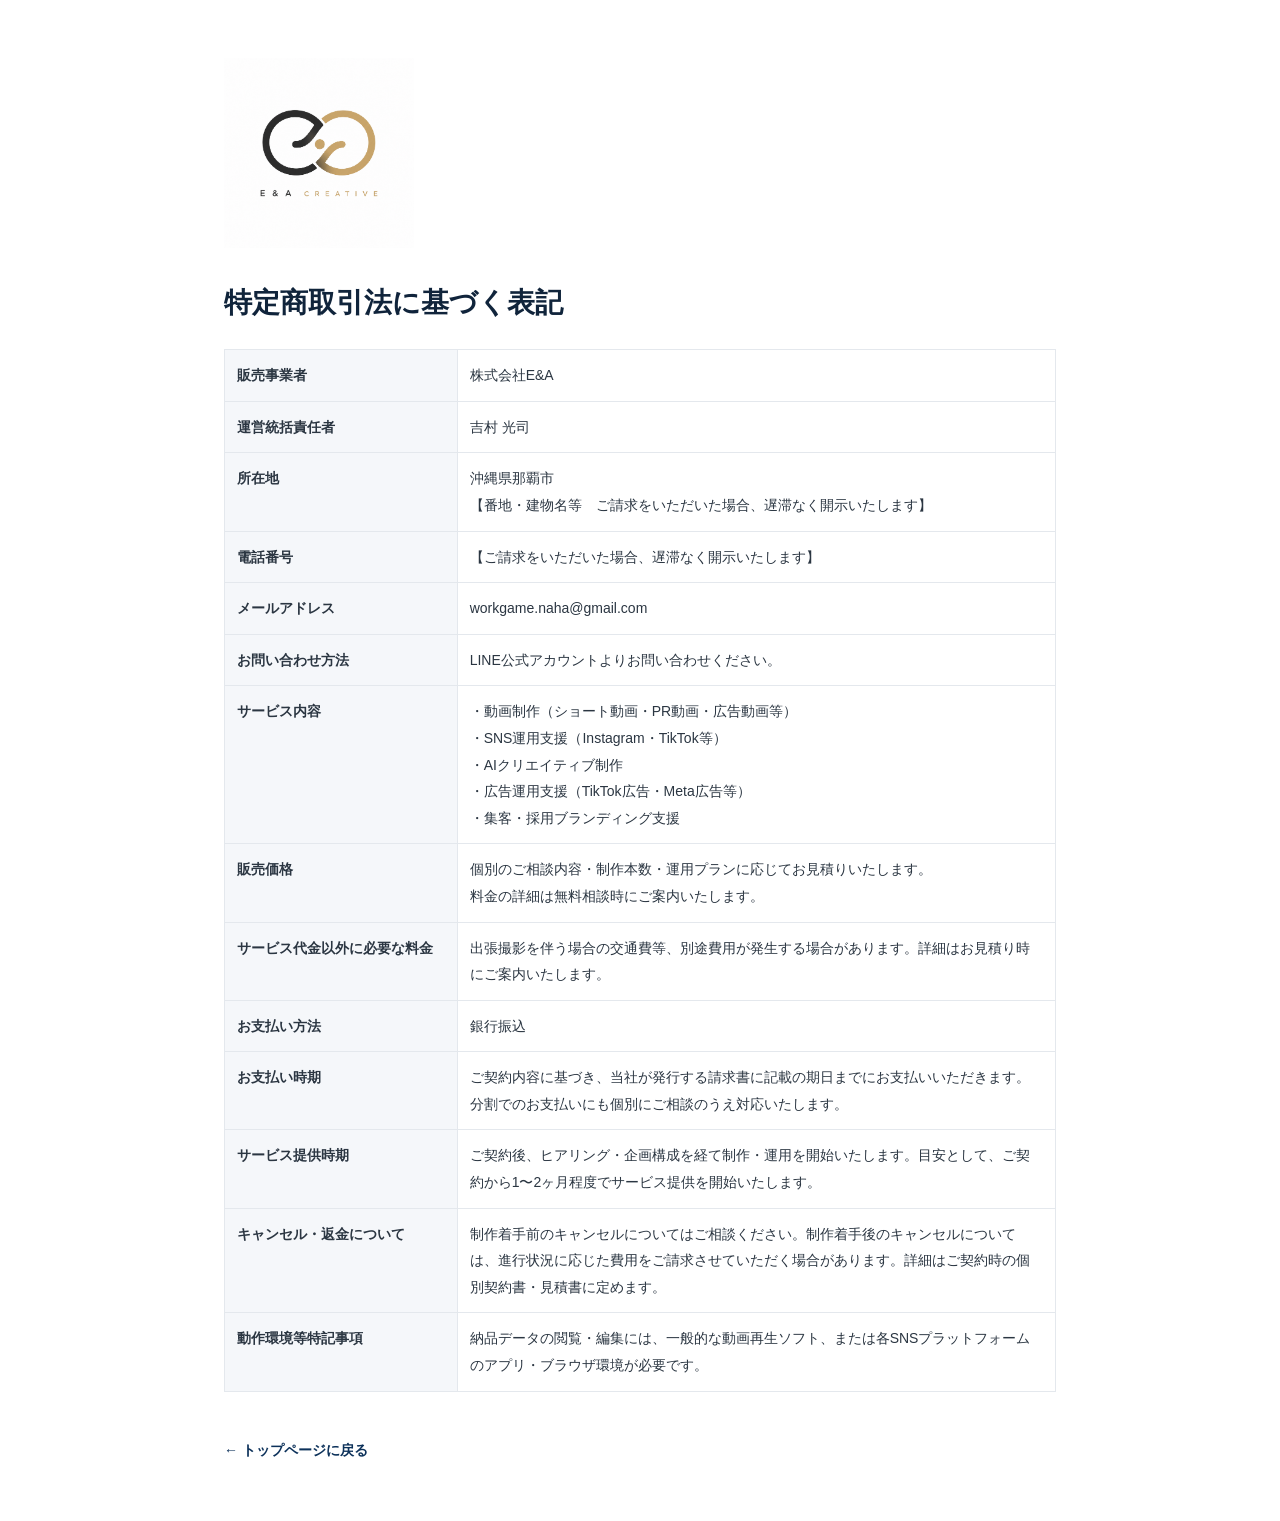
==== commit 324ca2e5: "Add files via upload" ====
--- a/commerce.html
+++ b/commerce.html
@@ -17,7 +17,8 @@
     <tr><th>運営統括責任者</th><td>吉村 光司</td></tr>
     <tr><th>所在地</th><td>沖縄県那覇市<br>【番地・建物名等　ご請求をいただいた場合、遅滞なく開示いたします】</td></tr>
     <tr><th>電話番号</th><td>【ご請求をいただいた場合、遅滞なく開示いたします】</td></tr>
-    <tr><th>メールアドレス</th><td>【 】</td></tr>
+<tr><th>メールアドレス</th><td><a href="mailto:workgame.naha@gmail.com">workgame.naha@gmail.com</a></td></tr>
+    
     <tr><th>お問い合わせ方法</th><td>LINE公式アカウントよりお問い合わせください。</td></tr>
     <tr><th>サービス内容</th>
       <td>
--- a/style.css
+++ b/style.css
@@ -1,212 +1,291 @@
 :root{
-  --ink:#15212d;
-  --ink-soft:#263646;
-  --navy:#1c3550;
-  --cream:#f3f0e8;
-  --sand:#ded4c2;
-  --paper:#fbfaf7;
+  --navy:#061f3d;
+  --navy2:#0c315a;
+  --gold:#d7aa50;
+  --gold2:#f0ca69;
+  --orange:#f27a21;
+  --blue:#1769aa;
+  --green:#55a338;
+  --pink:#c34788;
+  --ink:#10243b;
+  --text:#2b3642;
+  --muted:#6f7983;
+  --bg:#f7f9fb;
+  --line:#e4e8ed;
   --white:#fff;
-  --text:#28323b;
-  --muted:#69737c;
-  --line:#dddcd6;
-  --green:#06c755;
-  --green-dark:#04a848;
+  --shadow:0 12px 28px rgba(7,31,61,.10);
 }
 *{box-sizing:border-box;margin:0;padding:0}
-html{scroll-behavior:smooth;overflow-x:hidden}
+html{scroll-behavior:smooth}
 body{
-  font-family:"Hiragino Kaku Gothic ProN","Yu Gothic",sans-serif;
+  font-family:"Hiragino Kaku Gothic ProN","Yu Gothic",Meiryo,sans-serif;
   color:var(--text);
-  background:#e8e8e5;
+  background:#fff;
   -webkit-font-smoothing:antialiased;
-  overflow-x:hidden;
-}
-a{text-decoration:none}
+}
+a{text-decoration:none;color:inherit}
+img{max-width:100%;display:block}
 button{font:inherit}
-.device{
-  width:100%;
-  max-width:440px;
-  margin:0 auto;
-  background:var(--paper);
-  min-height:100vh;
-  position:relative;
-  padding-bottom:72px;
-  box-shadow:0 0 50px rgba(20,30,40,.12);
-  overflow:hidden;
-}
-.hero{
-  position:relative;
-  min-height:92svh;
-  display:flex;
-  align-items:flex-end;
-  color:#fff;
-  background:url('images/hero-bg.jpg') center/cover no-repeat;
-  isolation:isolate;
-}
-.hero::before{
-  content:"";
-  position:absolute;inset:0;
-  background:linear-gradient(180deg,rgba(9,18,27,.10) 0%,rgba(9,18,27,.35) 38%,rgba(9,18,27,.88) 100%);
-  z-index:-1;
-}
-.hero-inner{padding:104px 26px 84px;width:100%}
-.hero-kicker,.section-label{
-  font-size:10px;
-  font-weight:700;
-  letter-spacing:.22em;
-  text-transform:uppercase;
-}
-.hero-kicker{color:rgba(255,255,255,.72);margin-bottom:18px}
-.hero h1{
-  font-size:31px;
-  line-height:1.38;
-  letter-spacing:-.045em;
-  font-weight:700;
-  margin-bottom:22px;
-}
-.hero h1 span{font-weight:800}
-.hero p{font-size:13.5px;line-height:2;color:rgba(255,255,255,.86);margin-bottom:28px}
-.hero-points{display:flex;flex-wrap:wrap;gap:8px;margin-top:22px}
-.hero-points span{font-size:10.5px;letter-spacing:.03em;border:1px solid rgba(255,255,255,.38);padding:8px 10px;color:rgba(255,255,255,.9)}
-.scroll-sign{position:absolute;right:19px;bottom:24px;font-size:8px;letter-spacing:.24em;writing-mode:vertical-rl;color:rgba(255,255,255,.58)}
-.scroll-sign::after{content:"";display:block;width:1px;height:42px;background:rgba(255,255,255,.5);margin:10px auto 0}
-.section{position:relative;padding:72px 25px}
-.section--alt{background:var(--cream)}
-.section--ink{background:var(--ink);color:#fff}
-.section--dark{background:linear-gradient(150deg,#1b3148 0%,#101c28 100%);color:#fff}
-.section-label{color:#8a7660;margin-bottom:18px}
-.section--ink .section-label,.section--dark .section-label{color:#b7a58c}
-.h2-box{font-size:25px;line-height:1.52;letter-spacing:-.035em;font-weight:700;margin-bottom:22px;color:inherit}
-.lead-text,.section-intro{font-size:13.5px;line-height:2.05;color:var(--muted)}
-.intro-section{padding-top:84px;padding-bottom:84px}
-.problem-list{margin-top:32px;border-top:1px solid rgba(40,50,60,.17)}
-.check-item{display:flex;gap:14px;align-items:flex-start;padding:19px 0;border-bottom:1px solid rgba(40,50,60,.17);font-size:13px;line-height:1.75;cursor:pointer}
-.check-box{width:17px;height:17px;border:1px solid #8b8b85;flex-shrink:0;margin-top:3px;position:relative;transition:.2s}
-.check-box.checked{background:var(--ink);border-color:var(--ink)}
-.check-box.checked::after{content:"✓";position:absolute;left:2px;top:-4px;color:#fff;font-size:13px;font-weight:700}
-.quiet-note{font-size:11px;line-height:1.8;color:var(--muted);margin-top:22px}
-.services-section{padding-bottom:82px}
-.service-card--large{margin-top:34px;background:#fff}
-.service-visual{height:220px;display:flex;align-items:flex-end;padding:18px;position:relative;overflow:hidden;background-size:cover;background-position:center}
-.service-visual::before{content:"";position:absolute;inset:0;background:linear-gradient(to top,rgba(13,25,36,.74),rgba(13,25,36,.05))}
-.service-visual span{position:relative;color:#fff;font-size:9px;letter-spacing:.22em;font-weight:700}
-.visual-movie{background-image:url('https://images.unsplash.com/photo-1485846234645-a62644f84728?auto=format&fit=crop&w=900&q=80')}
-.visual-sns{background-image:url('https://images.unsplash.com/photo-1611162617474-5b21e879e113?auto=format&fit=crop&w=900&q=80')}
-.visual-brand{background-image:url('https://images.unsplash.com/photo-1521737711867-e3b97375f902?auto=format&fit=crop&w=900&q=80')}
-.service-body{padding:24px 20px 27px;border:1px solid var(--line);border-top:0}
-.service-num{font-family:Georgia,serif;color:#9e8a72;font-size:12px;letter-spacing:.12em}
-.service-body h3{font-size:18px;margin:9px 0 10px;letter-spacing:-.02em}
-.service-body p{font-size:12.5px;line-height:1.9;color:var(--muted)}
-.reason-list{margin-top:35px}
-.reason-item{display:grid;grid-template-columns:52px 1fr;gap:14px;padding:26px 0;border-top:1px solid rgba(255,255,255,.18)}
-.reason-item:last-child{border-bottom:1px solid rgba(255,255,255,.18)}
-.reason-num{font-family:Georgia,serif;font-style:italic;color:#c4b298;font-size:25px}
-.reason-item h3{font-size:16px;margin-bottom:9px}
-.reason-item p{font-size:12.5px;line-height:1.9;color:rgba(255,255,255,.67)}
-.work-grid{display:grid;grid-template-columns:1fr 1fr;gap:10px;margin-top:32px}
-.work-card{aspect-ratio:1/1.15;padding:17px;display:flex;flex-direction:column;justify-content:flex-end;color:#fff;position:relative;overflow:hidden;background:linear-gradient(145deg,#394b5a,#172635)}
-.work-card:nth-child(2n){background:linear-gradient(145deg,#b0a18d,#675b4d)}
-.work-card:nth-child(3n){background:linear-gradient(145deg,#71818b,#273944)}
-.work-card::before{content:"";position:absolute;width:110px;height:110px;border:1px solid rgba(255,255,255,.15);border-radius:50%;right:-42px;top:-35px}
-.work-card span,.work-card b{position:relative}
-.work-card span{font-size:8px;letter-spacing:.14em;color:rgba(255,255,255,.65);margin-bottom:5px}
-.work-card b{font-size:13px}
-.cta-panel{background:#d8cfbf}
-.cta-panel p,.final-cta p{font-size:13px;line-height:1.95;color:rgba(30,40,48,.72);margin-bottom:26px}
-.final-cta p{color:rgba(255,255,255,.72)}
-.btn{display:block;width:100%;text-align:center;background:linear-gradient(135deg,var(--green),var(--green-dark));color:#fff;font-weight:700;font-size:14px;padding:17px 16px;border-radius:2px;box-shadow:0 10px 25px rgba(6,199,85,.23);transition:transform .2s ease,box-shadow .2s ease}
-.btn:hover,.btn:focus-visible{transform:translateY(-2px);box-shadow:0 14px 30px rgba(6,199,85,.32)}
-.flow-list{margin-top:32px}
-.flow-step{display:grid;grid-template-columns:48px 1fr;gap:16px;position:relative;padding-bottom:28px}
-.flow-step:not(:last-child)::after{content:"";position:absolute;left:22px;top:37px;bottom:2px;width:1px;background:#bfb7aa}
-.flow-num{font-family:Georgia,serif;font-size:14px;font-style:italic;color:#89765f;border:1px solid #ab9f90;width:45px;height:45px;border-radius:50%;display:flex;align-items:center;justify-content:center;background:var(--cream);position:relative;z-index:1}
-.flow-content{padding-top:5px}
-.flow-content b{font-size:14px;display:block;margin-bottom:7px}
-.flow-content span{font-size:12px;line-height:1.8;color:var(--muted)}
-.faq-item{border-top:1px solid var(--line)}
-.faq-item:last-child{border-bottom:1px solid var(--line)}
-.faq-q{width:100%;border:0;background:none;text-align:left;padding:19px 0;font-size:13px;font-weight:700;line-height:1.65;display:flex;justify-content:space-between;align-items:center;cursor:pointer;color:var(--text)}
-.faq-q span{font-size:18px;font-weight:400;margin-left:15px;transition:transform .25s ease}
-.faq-a{max-height:0;overflow:hidden;padding:0;font-size:12px;line-height:1.9;color:var(--muted);transition:max-height .3s ease,padding .3s ease}
-.faq-item.open .faq-a{max-height:220px;padding:0 0 20px}
+.container{width:min(1180px,calc(100% - 48px));margin:0 auto}
+
+/* Header */
+.site-header{position:sticky;top:0;z-index:1000;background:rgba(255,255,255,.97);border-bottom:1px solid rgba(7,31,61,.08);backdrop-filter:blur(10px)}
+.header-inner{height:82px;width:min(1240px,calc(100% - 40px));margin:auto;display:flex;align-items:center;gap:28px}
+.header-logo{width:185px;flex-shrink:0}
+.header-logo img{width:100%;height:58px;object-fit:contain;object-position:left center}
+.desktop-nav{display:flex;align-items:center;gap:24px;margin-left:auto}
+.desktop-nav a{font-size:13px;font-weight:700;color:var(--ink);transition:.2s}
+.desktop-nav a:hover{color:var(--gold)}
+.header-contact{display:flex;align-items:center;gap:10px;background:linear-gradient(135deg,var(--gold2),var(--gold));color:var(--ink);font-weight:800;padding:12px 18px;border-radius:12px;box-shadow:0 8px 20px rgba(215,170,80,.22)}
+.header-contact small{display:block;font-size:10px;text-align:center;margin-top:2px}
+.mail-icon{font-size:21px}
+.menu-btn,.mobile-nav{display:none}
+
+/* Hero */
+.hero{position:relative;min-height:540px;background:url('images/hero-bg.jpg') center/cover no-repeat;color:#fff;overflow:hidden}
+.hero-overlay{position:absolute;inset:0;background:linear-gradient(90deg,rgba(2,21,42,.98) 0%,rgba(3,26,51,.92) 45%,rgba(3,27,52,.25) 72%,rgba(3,27,52,.05) 100%)}
+.hero-inner{position:relative;z-index:1;display:flex;align-items:center;min-height:540px}
+.hero-copy{max-width:610px;padding:58px 0}
+.hero-kicker{font-size:12px;letter-spacing:.2em;color:#d7e5f0;margin-bottom:18px;font-weight:700}
+.hero h1{font-size:56px;line-height:1.28;letter-spacing:-.045em;color:#fff;margin-bottom:22px}
+.hero h1 span{color:var(--gold2)}
+.hero-lead{font-size:17px;line-height:1.9;color:rgba(255,255,255,.92);font-weight:600;margin-bottom:25px}
+.hero-features{display:flex;gap:12px;flex-wrap:wrap;margin-bottom:25px}
+.hero-features span{background:#fff;color:var(--ink);border-radius:999px;padding:10px 18px;font-size:13px;font-weight:700;box-shadow:0 5px 18px rgba(0,0,0,.08)}
+.cta-btn{display:inline-flex;justify-content:center;align-items:center;gap:18px;min-width:290px;padding:17px 26px;background:linear-gradient(135deg,var(--gold2),var(--gold));color:var(--ink);font-size:15px;font-weight:800;border-radius:999px;box-shadow:0 10px 26px rgba(215,170,80,.28);transition:.2s}
+.cta-btn:hover{transform:translateY(-2px);box-shadow:0 14px 32px rgba(215,170,80,.36)}
+.area-note{font-size:12px;margin-top:13px;color:rgba(255,255,255,.82);text-align:center;width:290px}
+
+/* Shared */
+.section{padding:86px 0}
+.section-eyebrow{text-align:center;color:var(--gold);font-weight:800;font-size:13px;letter-spacing:.12em;margin-bottom:8px}
+.section-eyebrow.light{color:var(--gold2)}
+.section h2{text-align:center;color:var(--ink);font-size:36px;line-height:1.45;letter-spacing:-.035em;margin-bottom:12px}
+.section h2.light{color:#fff}
+.section-lead{text-align:center;color:var(--muted);font-size:14px;line-height:1.85;margin-bottom:38px}
+
+/* Problem */
+.problem-section{background:linear-gradient(180deg,#fff 0%,#f2f7fb 100%)}
+.problem-layout{display:grid;grid-template-columns:1fr 290px 1fr;align-items:center;gap:28px;margin-top:36px}
+.problem-side{display:flex;flex-direction:column;gap:26px}
+.problem-bubble{position:relative;display:flex;align-items:center;gap:13px;background:#fff;border:1px solid #dfe8f0;border-radius:24px;padding:18px 20px;box-shadow:var(--shadow);font-weight:700;line-height:1.65;font-size:14px}
+.problem-side-left .problem-bubble::after,.problem-side-right .problem-bubble::after{content:"";position:absolute;top:50%;width:18px;height:18px;background:#fff;transform:translateY(-50%) rotate(45deg)}
+.problem-side-left .problem-bubble::after{right:-9px;border-top:1px solid #dfe8f0;border-right:1px solid #dfe8f0}
+.problem-side-right .problem-bubble::after{left:-9px;border-left:1px solid #dfe8f0;border-bottom:1px solid #dfe8f0}
+.bubble-icon{display:grid;place-items:center;flex:0 0 48px;height:48px;border-radius:50%;background:#eef5fb;color:var(--navy2);font-size:22px}
+.problem-person-wrap{align-self:end}
+.problem-person-wrap img{width:280px;margin:auto}
+.problem-note{text-align:center;color:var(--muted);font-size:13px;margin-top:28px}
+
+/* Reason */
+.reason-section{background:linear-gradient(135deg,var(--navy) 0%,#092b50 100%)}
+.reason-grid{display:grid;grid-template-columns:repeat(4,1fr);gap:18px;margin-top:34px}
+.reason-card{background:#fff;border-radius:12px;padding:30px 22px;text-align:center;box-shadow:0 10px 25px rgba(0,0,0,.12)}
+.reason-icon{width:64px;height:64px;margin:0 auto 18px;border-radius:50%;display:grid;place-items:center;background:#eff5fa;font-size:30px}
+.reason-card h3{color:var(--ink);font-size:17px;margin-bottom:10px}
+.reason-card p{color:var(--muted);font-size:12.5px;line-height:1.8}
+
+/* Works */
+.works-section{background:#fff}
+.works-scroll{display:flex;gap:16px;overflow-x:auto;scroll-snap-type:x mandatory;padding:4px 2px 18px;scrollbar-width:thin}
+.work-card{flex:0 0 210px;scroll-snap-align:start;background:#fff;border:1px solid var(--line);border-radius:8px;overflow:hidden;box-shadow:0 7px 18px rgba(20,35,55,.07)}
+.work-video{aspect-ratio:9/16;background:#071b30}
+.work-video iframe{width:100%;height:100%;border:0;display:block}
+.work-body{padding:15px}
+.work-tag{display:inline-block;padding:4px 9px;border-radius:999px;color:#fff;font-size:9px;font-weight:800;margin-bottom:9px}
+.work-tag.blue{background:var(--blue)} .work-tag.orange{background:#e99322}.work-tag.green{background:var(--green)}.work-tag.pink{background:var(--pink)}
+.work-body h3{font-size:15px;color:var(--ink);margin-bottom:6px}
+.work-body p{font-size:11px;line-height:1.65;color:var(--muted)}
+.works-more{text-align:center;margin-top:18px}
+.works-more a{display:inline-block;padding:11px 24px;border:1px solid var(--navy2);border-radius:999px;font-size:12px;font-weight:700;color:var(--navy2)}
+
+/* Service */
+.service-section{background:#f8fafc}
+.service-map{position:relative;max-width:980px;height:510px;margin:44px auto 0}
+.service-hub{position:absolute;left:50%;top:225px;transform:translate(-50%,-50%);width:230px;height:230px;border-radius:50%;background:#fff;border:19px solid var(--gold);box-shadow:var(--shadow);display:grid;place-items:center;z-index:3}
+.service-hub img{width:165px;height:150px;object-fit:contain}
+.service-node{position:absolute;display:flex;align-items:center;gap:18px;width:340px;min-height:128px;background:#fff;border:2px solid var(--orange);border-radius:24px;padding:22px;box-shadow:var(--shadow);z-index:4}
+.service-node-icon{flex:0 0 64px;height:64px;border-radius:50%;display:grid;place-items:center;background:var(--orange);font-size:30px}
+.service-node h3{font-size:18px;color:var(--ink);margin-bottom:4px}
+.service-node strong{display:block;color:var(--orange);font-size:12px;margin-bottom:8px}
+.service-node p{font-size:11.5px;line-height:1.65;color:var(--muted)}
+.service-movie{left:50%;top:0;transform:translateX(-50%)}
+.service-sns{left:0;top:280px;border-color:var(--blue)}
+.service-brand{right:0;top:280px;border-color:var(--green)}
+.blue-bg{background:var(--blue)}.green-bg{background:var(--green)}.blue-text{color:var(--blue)!important}.green-text{color:var(--green)!important}
+.map-line{position:absolute;background:#637488;z-index:1}
+.line-top{width:2px;height:100px;left:50%;top:125px}
+.line-left{height:2px;width:165px;left:220px;top:335px;transform:rotate(-12deg)}
+.line-right{height:2px;width:165px;right:220px;top:335px;transform:rotate(12deg)}
+.service-note{max-width:720px;margin:0 auto;background:#fff;border-radius:18px;padding:20px 26px;text-align:center;box-shadow:0 8px 24px rgba(20,35,55,.06);font-size:14px;line-height:1.7}
+
+/* Flow */
+.flow-section{background:#fff}
+.flow-grid{display:grid;grid-template-columns:1fr auto 1fr auto 1fr auto 1fr auto 1fr;gap:10px;align-items:center;margin-top:38px}
+.flow-item{text-align:center}
+.flow-icon{width:72px;height:72px;border-radius:50%;border:1.5px solid var(--navy2);margin:0 auto 12px;display:grid;place-items:center;color:var(--navy2);font-size:25px}
+.flow-item span{display:block;color:var(--gold);font-size:10px;font-weight:800;margin-bottom:3px}
+.flow-item h3{font-size:14px;color:var(--ink);margin-bottom:5px}
+.flow-item p{font-size:10.5px;color:var(--muted);line-height:1.6}
+.flow-arrow{color:#a5adb5;font-size:28px}
+
+/* CTA */
+.wide-cta{position:relative;background:url('images/hero-bg.jpg') center 68%/cover no-repeat;color:#fff;padding:58px 0}
+.wide-cta-overlay{position:absolute;inset:0;background:linear-gradient(90deg,rgba(4,27,50,.93),rgba(4,27,50,.62))}
+.wide-cta-inner{position:relative;z-index:1;text-align:center}
+.wide-cta h2{font-size:29px;margin-bottom:8px}
+.wide-cta p{font-size:13px;margin-bottom:16px}
+.wide-cta .area-note{margin:12px auto 0}
+
+/* FAQ */
+.faq-section{background:#f8fafc}
+.faq-grid{display:grid;grid-template-columns:1fr 1fr;gap:14px 20px;margin-top:35px}
+.faq-item{background:#fff;border:1px solid var(--line);border-radius:12px;overflow:hidden;box-shadow:0 5px 15px rgba(20,35,55,.04)}
+.faq-q{width:100%;background:#fff;border:0;padding:17px 18px;text-align:left;display:flex;justify-content:space-between;gap:14px;color:var(--ink);font-size:13px;font-weight:700;cursor:pointer}
+.faq-q span{font-size:20px;transition:.2s}
+.faq-a{max-height:0;overflow:hidden;padding:0 18px;color:var(--muted);font-size:12px;line-height:1.8;transition:max-height .3s,padding .3s}
+.faq-item.open .faq-a{max-height:180px;padding:0 18px 18px}
 .faq-item.open .faq-q span{transform:rotate(45deg)}
-.profile-photo{height:290px;background:linear-gradient(145deg,#9b9b94,#555b60);display:flex;align-items:flex-end;padding:18px;margin-top:30px}
-.profile-photo span{font-size:9px;letter-spacing:.18em;color:rgba(255,255,255,.65)}
-.profile-copy{background:#fff;padding:24px 20px;border:1px solid var(--line);border-top:0}
-.profile-role{font-size:10px;letter-spacing:.08em;color:#927b61;margin-bottom:7px}
-.profile-copy h3{font-size:20px;margin-bottom:14px}
-.profile-copy>p:last-child{font-size:12.5px;line-height:1.9;color:var(--muted)}
-.btn-note{text-align:center;font-size:10.5px;color:rgba(255,255,255,.56);margin-top:12px}
-.footer{padding:38px 22px 44px;font-size:10px;color:rgba(255,255,255,.55);text-align:center;line-height:2.1;background:#0d1822}
-.footer a{color:rgba(255,255,255,.78)}
-.sticky-cta{position:fixed;bottom:0;left:50%;transform:translateX(-50%);width:100%;max-width:440px;background:rgba(251,250,247,.94);backdrop-filter:blur(8px);padding:10px 16px;z-index:100;border-top:1px solid rgba(30,40,50,.08)}
-.sticky-cta .btn{padding:13px;font-size:13px}
-.section{opacity:0;transform:translateY(18px);transition:opacity .7s ease,transform .7s ease}
-.section.is-visible{opacity:1;transform:none}
-@media (prefers-reduced-motion:reduce){*{scroll-behavior:auto!important}.section{opacity:1;transform:none;transition:none}}
-.legal-wrap{max-width:440px;margin:0 auto;padding:40px 24px 70px;font-size:13.5px;line-height:1.9;background:#fff;min-height:100vh;box-shadow:0 0 50px rgba(0,0,0,.12)}
-.legal-wrap h1{font-size:20px;font-weight:800;margin-bottom:22px;color:var(--text)}
-.legal-wrap h2{font-size:15px;font-weight:700;margin:28px 0 10px;border-left:3px solid var(--navy);padding-left:10px}
-.legal-wrap p{margin-bottom:14px;color:var(--text)}
-.legal-wrap ul,.legal-wrap ol{margin:0 0 14px 20px;color:var(--text)}
-.legal-wrap li{margin-bottom:6px}
-.legal-wrap table{width:100%;border-collapse:collapse;font-size:12.5px;margin-bottom:18px}
-.legal-wrap table th,.legal-wrap table td{border:1px solid var(--line);padding:12px;text-align:left;vertical-align:top}
-.legal-wrap table th{background:var(--cream);width:32%;font-weight:700;color:var(--navy)}
-.legal-wrap .updated{font-size:11.5px;color:var(--muted);text-align:right;margin-bottom:10px}
-.legal-wrap .back-link{display:inline-block;margin-top:28px;font-size:12.5px;color:var(--navy);border-bottom:1px solid var(--navy);font-weight:600}
-.legal-wrap .logo-mini{height:38px;margin-bottom:24px;display:block}
-
-
-/* ---- クリエイティブ画像付きCTA ---- */
-.creative-cta-section{
-  padding:52px 18px;
-  background:var(--cream);
-}
-.creative-cta-card{
-  overflow:hidden;
-  background:#fff;
-  border:1px solid var(--line);
-  box-shadow:0 18px 40px rgba(21,33,45,.12);
-}
-.creative-cta-image{
-  display:block;
-  width:100%;
-  height:auto;
-  aspect-ratio:2 / 1;
-  object-fit:cover;
-}
-.creative-cta-copy{
-  padding:30px 22px 28px;
-  text-align:center;
-  background:#fff;
-}
-.creative-cta-copy h2{
-  color:var(--ink);
-  font-size:25px;
-  line-height:1.55;
-  letter-spacing:-.04em;
-  margin-bottom:17px;
-}
-.creative-cta-copy p{
-  color:var(--muted);
-  font-size:13.5px;
-  line-height:1.85;
-  font-weight:600;
-  margin-bottom:22px;
-}
-.creative-cta-copy .btn{
-  margin:0 auto;
-}
-
-
-/* ---- E&A Creative branding ---- */
-.hero-brand{display:inline-flex;align-items:center;background:rgba(255,255,255,.92);padding:10px 13px;margin-bottom:20px;backdrop-filter:blur(6px)}
-.hero-brand img{display:block;width:150px;height:auto}
-.brand-cta-panel{text-align:center;background:#f1ece2}
-.brand-cta-logo{display:flex;justify-content:center;margin:0 auto 24px}
-.brand-cta-logo img{width:190px;max-width:78%;height:auto}
-.brand-cta-panel .section-label{text-align:center}
-.brand-cta-panel .h2-box{text-align:center}
-.brand-cta-panel p{font-size:13px;line-height:1.95;color:rgba(30,40,48,.72);margin-bottom:26px}
-.legal-wrap .logo-mini{height:auto;width:150px;max-width:70%;object-fit:contain}
+
+/* Footer */
+.footer{background:#061c34;color:#fff;padding:44px 0 30px}
+.footer-inner{display:grid;grid-template-columns:250px 1fr;gap:40px;align-items:start}
+.footer-brand img{width:175px;height:76px;object-fit:contain;object-position:left center;filter:brightness(0) invert(1)}
+.footer-brand p{font-size:11px;line-height:1.8;color:rgba(255,255,255,.64)}
+.footer-nav{display:flex;justify-content:flex-end;gap:20px;flex-wrap:wrap;padding-top:15px}
+.footer-nav a{font-size:11px;color:rgba(255,255,255,.8)}
+.copyright{grid-column:1/-1;text-align:center;font-size:10px;color:rgba(255,255,255,.45);border-top:1px solid rgba(255,255,255,.12);padding-top:22px}
+.sticky-mobile-cta{display:none}
+
+/* Legal */
+.legal-wrap{max-width:900px;margin:0 auto;min-height:100vh;background:#fff;padding:58px 34px;font-size:14px;line-height:1.9}
+.legal-wrap .logo-mini{width:190px;height:auto;margin-bottom:28px}
+.legal-wrap h1{font-size:28px;color:var(--ink);margin-bottom:20px}
+.legal-wrap h2{font-size:18px;color:var(--ink);margin:30px 0 10px}
+.legal-wrap p{margin-bottom:14px}
+.legal-wrap ul{margin:0 0 18px 22px}
+.legal-wrap table{width:100%;border-collapse:collapse;margin:20px 0}
+.legal-wrap th,.legal-wrap td{border:1px solid var(--line);padding:12px;vertical-align:top}
+.legal-wrap th{width:28%;background:#f5f7fa;text-align:left}
+.back-link{display:inline-block;margin-top:25px;color:var(--navy2);font-weight:700}
+
+/* Tablet */
+@media(max-width:980px){
+  .desktop-nav{display:none}
+  .header-inner{height:72px}
+  .header-logo{width:160px}
+  .header-logo img{height:50px}
+  .menu-btn{display:flex;width:44px;height:44px;border:0;background:transparent;flex-direction:column;justify-content:center;gap:6px;margin-left:auto;cursor:pointer}
+  .menu-btn span{display:block;width:28px;height:2px;background:var(--navy);transition:.2s}
+  .header-contact{margin-left:auto}
+  .mobile-nav{display:none;position:absolute;top:72px;left:0;right:0;background:#fff;border-top:1px solid var(--line);padding:18px 24px 24px;box-shadow:0 12px 24px rgba(0,0,0,.08)}
+  .mobile-nav.open{display:flex;flex-direction:column}
+  .mobile-nav a{padding:13px 5px;border-bottom:1px solid var(--line);font-size:14px;font-weight:700}
+  .mobile-contact{color:#9a6b13}
+  .hero h1{font-size:48px}
+  .reason-grid{grid-template-columns:1fr 1fr}
+  .problem-layout{grid-template-columns:1fr 230px 1fr}
+  .service-map{height:650px}
+  .service-hub{top:300px}
+  .service-movie{top:0}
+  .service-sns{top:465px;left:2%}
+  .service-brand{top:465px;right:2%}
+  .line-top{height:175px;top:128px}
+  .line-left,.line-right{top:470px}
+}
+
+/* Mobile */
+@media(max-width:680px){
+  body{padding-bottom:64px}
+  .container{width:min(100% - 30px,540px)}
+  .site-header{position:sticky}
+  .header-inner{width:calc(100% - 24px);height:64px;gap:8px}
+  .header-logo{width:122px}
+  .header-logo img{height:43px}
+  .header-contact{display:none}
+  .menu-btn{margin-left:auto;width:38px}
+  .mobile-nav{top:64px}
+
+  .hero{min-height:0;background-position:62% center}
+  .hero-overlay{background:linear-gradient(90deg,rgba(2,21,42,.97) 0%,rgba(3,26,51,.92) 58%,rgba(3,27,52,.45) 100%)}
+  .hero-inner{min-height:490px;align-items:center}
+  .hero-copy{padding:44px 0 38px;max-width:90%}
+  .hero-kicker{font-size:9px;margin-bottom:12px}
+  .hero h1{font-size:36px;line-height:1.3;margin-bottom:15px}
+  .hero-lead{font-size:13px;line-height:1.75;margin-bottom:18px}
+  .hero-features{gap:7px;margin-bottom:20px}
+  .hero-features span{padding:7px 10px;font-size:10px}
+  .cta-btn{min-width:0;width:100%;max-width:310px;padding:14px 18px;font-size:13px}
+  .area-note{width:auto;max-width:310px;font-size:10px}
+
+  .section{padding:58px 0}
+  .section-eyebrow{font-size:11px}
+  .section h2{font-size:25px}
+  .section-lead{font-size:12.5px;margin-bottom:28px}
+
+  .problem-layout{display:flex;flex-direction:column;gap:13px;margin-top:25px}
+  .problem-side{display:contents}
+  .problem-side-left .problem-bubble:nth-child(1){order:1}
+  .problem-side-right .problem-bubble:nth-child(1){order:2}
+  .problem-side-left .problem-bubble:nth-child(2){order:3}
+  .problem-side-right .problem-bubble:nth-child(2){order:4}
+  .problem-person-wrap{order:5;align-self:center;margin-top:5px}
+  .problem-person-wrap img{width:210px}
+  .problem-bubble{width:100%;padding:14px 16px;border-radius:16px;font-size:12px}
+  .problem-bubble::after{display:none}
+  .bubble-icon{flex-basis:40px;height:40px;font-size:18px}
+  .problem-note{font-size:11px;margin-top:14px}
+
+  .reason-grid{grid-template-columns:1fr;gap:11px}
+  .reason-card{display:grid;grid-template-columns:50px 1fr;text-align:left;column-gap:14px;padding:18px}
+  .reason-icon{width:50px;height:50px;margin:0;grid-row:1/3;font-size:23px}
+  .reason-card h3{font-size:14px;margin:4px 0 4px}
+  .reason-card p{font-size:11px}
+
+  .works-scroll{margin-right:-15px;padding-right:15px}
+  .work-card{flex-basis:235px}
+  .works-more a{font-size:11px}
+
+  .service-map{height:auto;display:flex;flex-direction:column;gap:18px;margin-top:28px}
+  .service-node,.service-hub{position:relative;left:auto;right:auto;top:auto;transform:none;width:100%}
+  .service-node{min-height:0;border-radius:18px;padding:17px;gap:13px}
+  .service-node-icon{flex-basis:52px;height:52px;font-size:24px}
+  .service-node h3{font-size:15px}
+  .service-node p{font-size:11px}
+  .service-hub{order:2;width:165px;height:165px;margin:2px auto;border-width:14px}
+  .service-hub img{width:120px;height:105px}
+  .service-movie{order:1}
+  .service-sns{order:3}
+  .service-brand{order:4}
+  .map-line{display:none}
+  .service-note{font-size:12px;padding:17px;margin-top:18px}
+
+  .flow-grid{display:grid;grid-template-columns:48px 1fr;gap:0 15px;margin-top:28px}
+  .flow-item{text-align:left;display:grid;grid-template-columns:auto 1fr;grid-template-rows:auto auto auto;column-gap:14px;padding-bottom:22px;position:relative}
+  .flow-item:not(:last-of-type)::after{content:"";position:absolute;left:24px;top:48px;bottom:0;width:1px;background:#c8d0d8}
+  .flow-icon{grid-row:1/4;width:48px;height:48px;margin:0;font-size:19px}
+  .flow-item span{margin-top:2px}
+  .flow-item h3{font-size:13px}
+  .flow-item p{font-size:10.5px}
+  .flow-arrow{display:none}
+
+  .wide-cta{padding:46px 0}
+  .wide-cta h2{font-size:22px}
+  .wide-cta p{font-size:11px}
+
+  .faq-grid{grid-template-columns:1fr;gap:9px}
+  .faq-q{font-size:12px;padding:15px}
+
+  .footer{padding:34px 0 28px}
+  .footer-inner{display:block}
+  .footer-brand{text-align:center}
+  .footer-brand img{margin:0 auto;width:155px;object-position:center}
+  .footer-nav{justify-content:center;gap:11px 17px;margin-top:20px}
+  .footer-nav a{font-size:10px}
+  .copyright{margin-top:25px}
+
+  .sticky-mobile-cta{display:block;position:fixed;left:0;right:0;bottom:0;z-index:999;background:rgba(255,255,255,.96);padding:9px 12px;border-top:1px solid var(--line);backdrop-filter:blur(8px)}
+  .sticky-mobile-cta a{display:block;background:linear-gradient(135deg,var(--gold2),var(--gold));color:var(--ink);text-align:center;border-radius:999px;padding:12px;font-size:13px;font-weight:800}
+  .legal-wrap{padding:36px 20px 70px;font-size:12.5px}
+  .legal-wrap h1{font-size:22px}
+}
